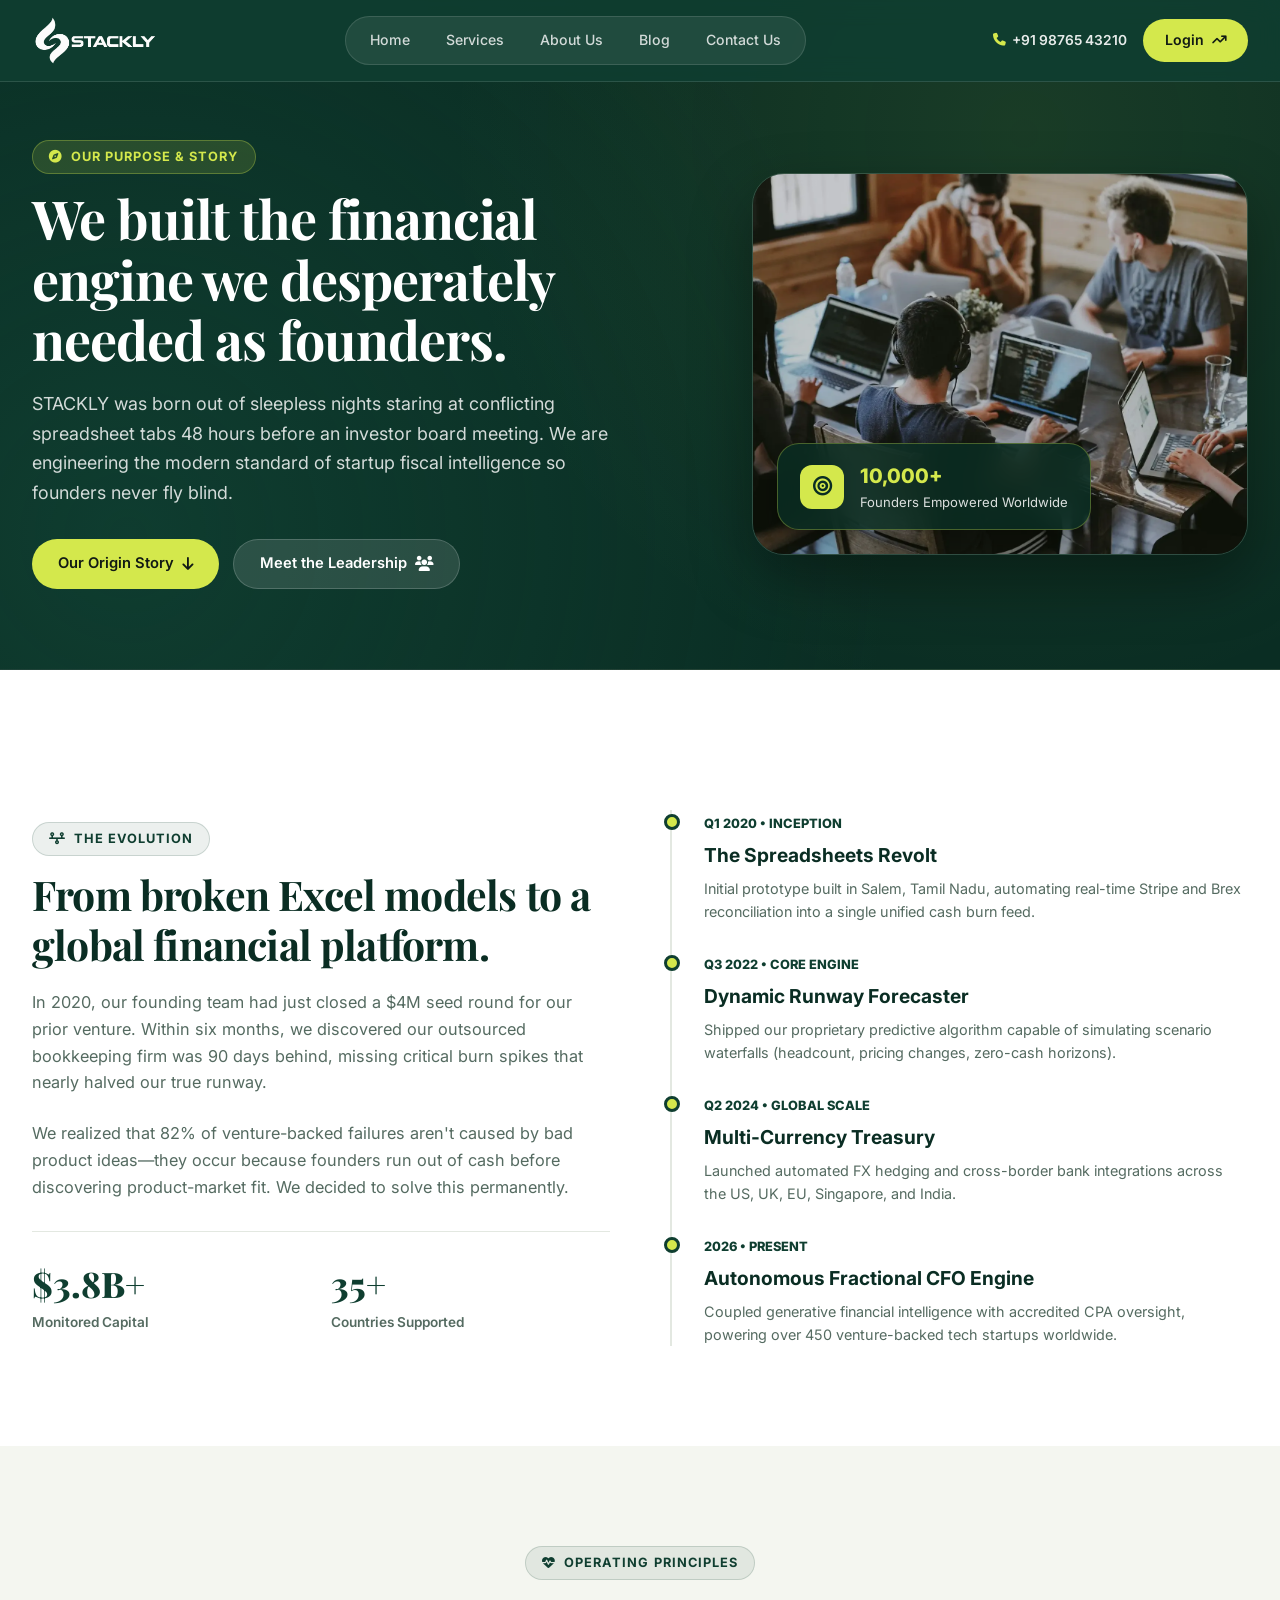
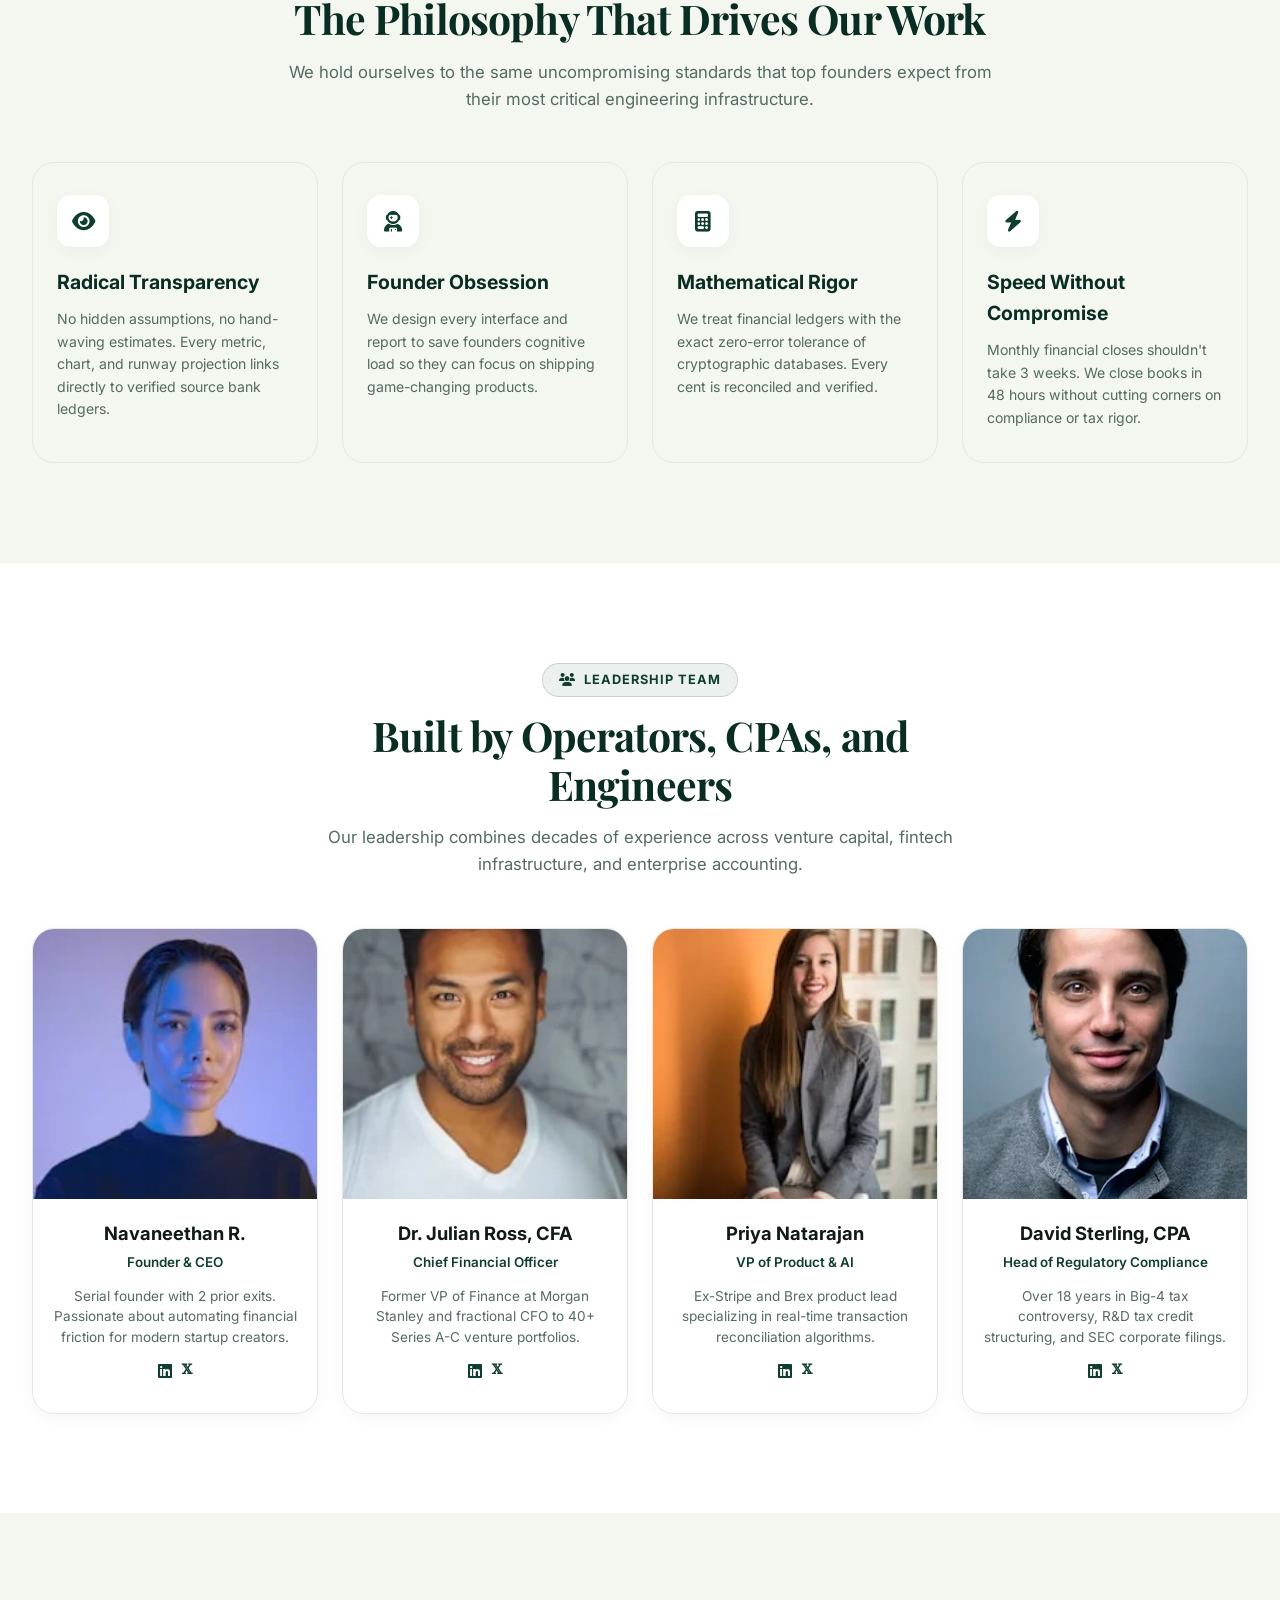
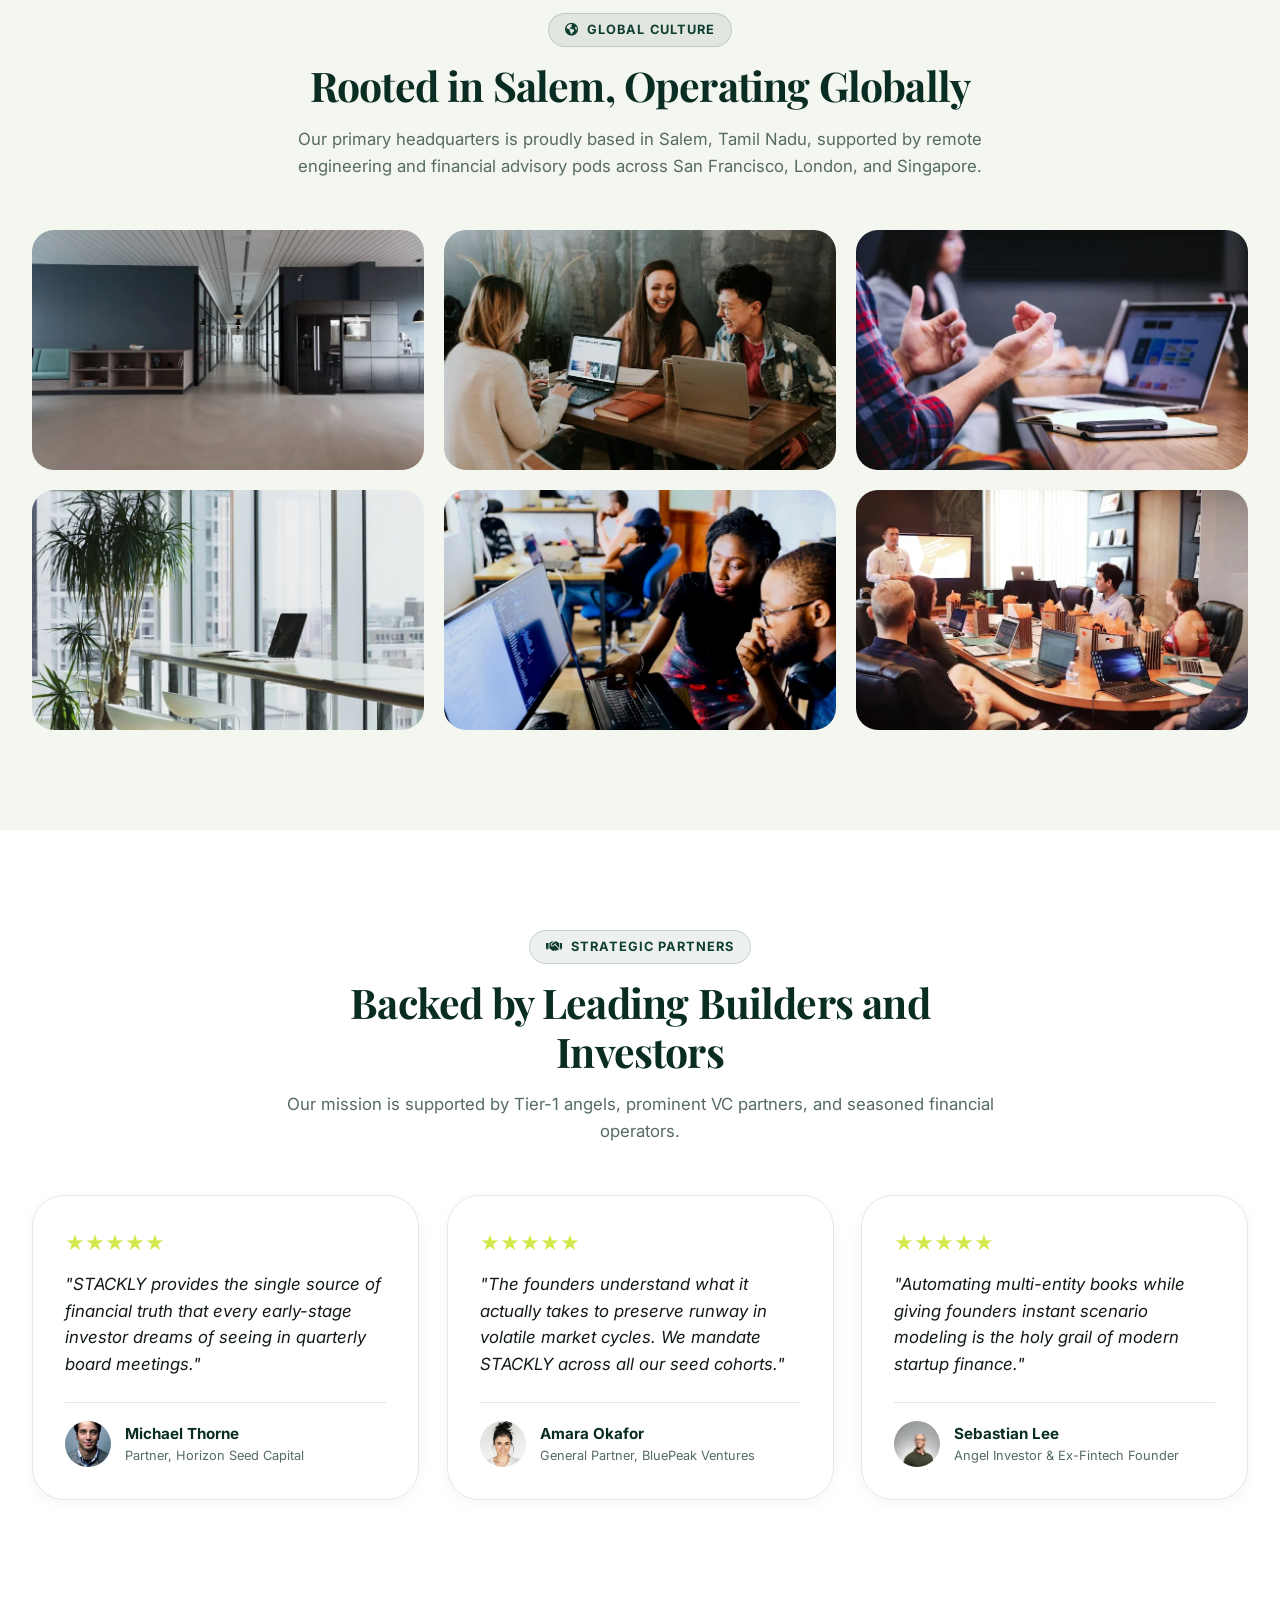
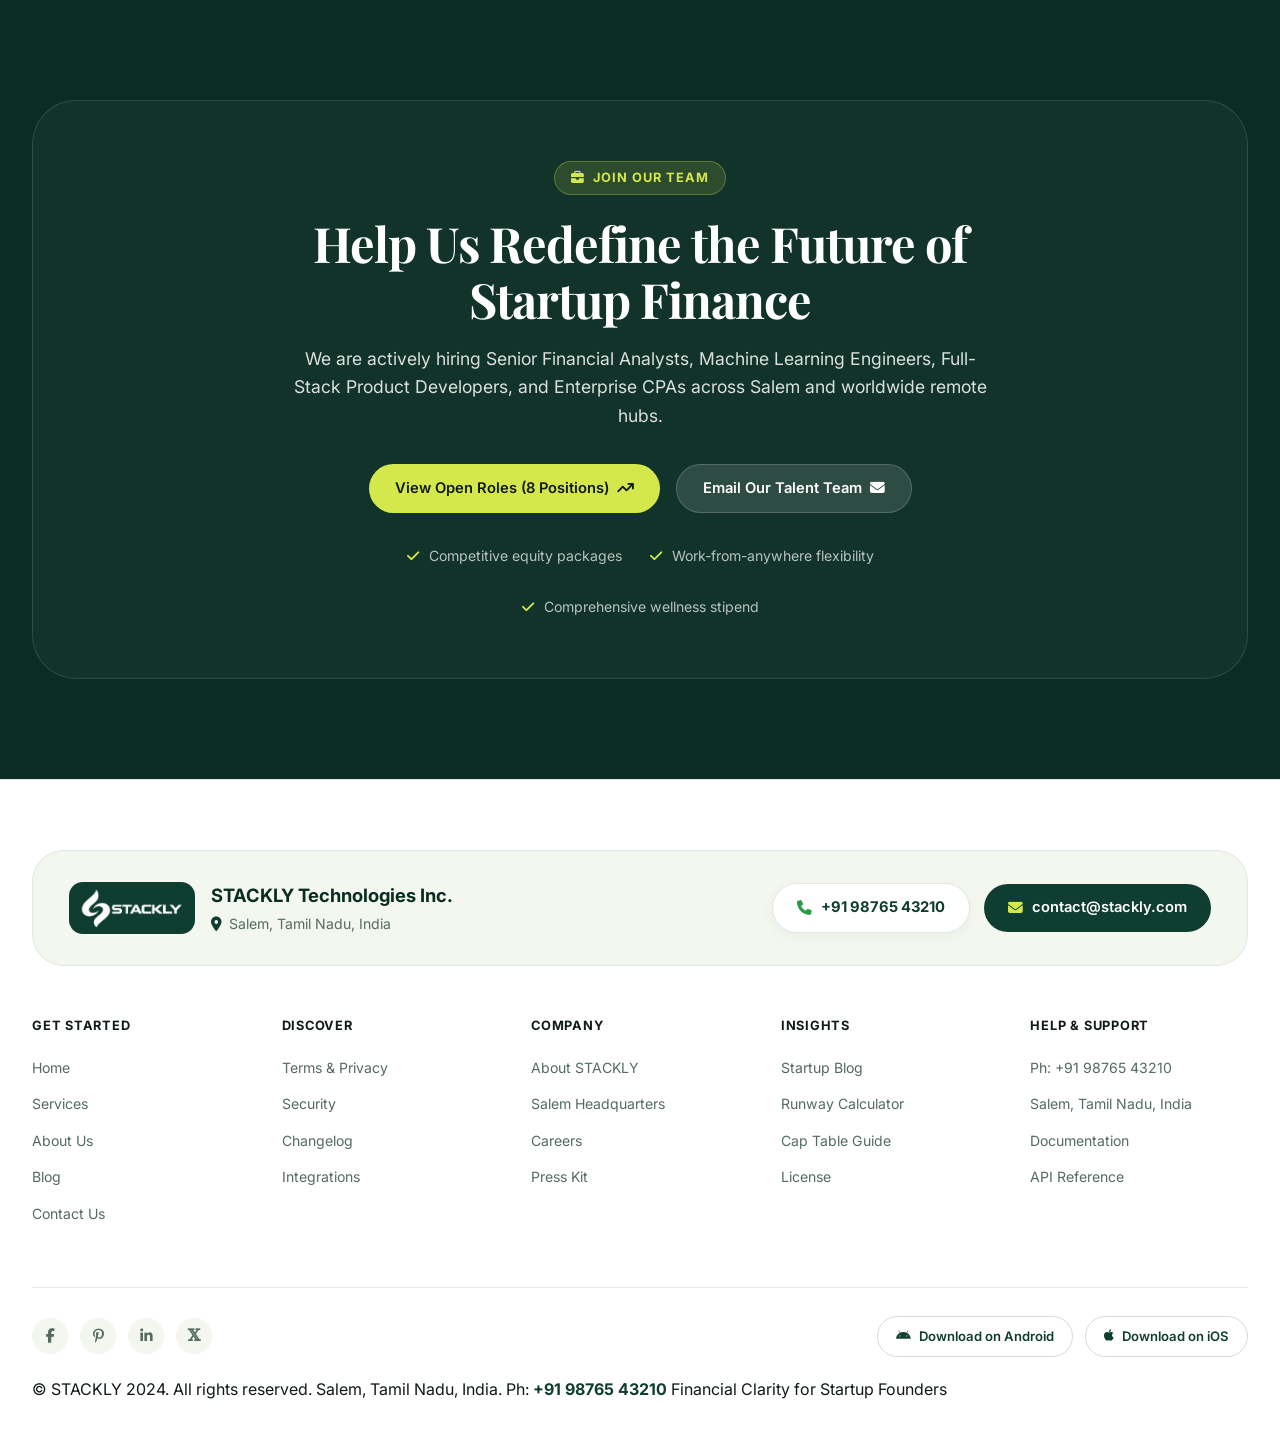
==== about.html @ 8fc37c61 "Add files via upload" ====
<!DOCTYPE html>
<html lang="en">
<head>
  <meta charset="UTF-8">
  <meta name="viewport" content="width=device-width, initial-scale=1.0">
  <title>About Us — The STACKLY Mission & Team</title>
  <meta name="description" content="Discover how STACKLY was founded by serial tech entrepreneurs to democratize elite CFO intelligence and institutional runway clarity for high-growth startups.">
  
  <!-- Google Fonts: Inter & Playfair Display -->
  <link rel="preconnect" href="https://fonts.googleapis.com">
  <link rel="preconnect" href="https://fonts.gstatic.com" crossorigin>
  <link href="https://fonts.googleapis.com/css2?family=Inter:wght@300;400;500;600;700;800&family=Playfair+Display:ital,wght@0,600;0,700;0,800;1,600&display=swap" rel="stylesheet">
  
  <!-- Font Awesome Icons -->
  <link rel="stylesheet" href="https://cdnjs.cloudflare.com/ajax/libs/font-awesome/6.4.0/css/all.min.css">
  
  <!-- Custom Stylesheet -->
  <link rel="stylesheet" href="style.css">
</head>
<body>

  <!-- ========================================================================
       HEADER & NAVIGATION
       ======================================================================== -->
  <header id="main-header">
    <div class="container header-container">
      <!-- Logo -->
      <a href="index.html" class="brand-logo" aria-label="STACKLY Home">
        <img src="images/logo.webp" alt="STACKLY Logo" style="height: 48px; width: auto; display: block;">
      </a>

      <!-- Pill Nav for Desktop -->
      <nav class="nav-pill-wrapper" aria-label="Main Navigation">
        <a href="index.html" class="nav-link">Home</a>
        <a href="service.html" class="nav-link">Services</a>
        <a href="about.html" class="nav-link active">About Us</a>
        <a href="blog.html" class="nav-link">Blog</a>
        <a href="contact.html" class="nav-link">Contact Us</a>
      </nav>

      <!-- Header CTA & Contact Phone -->
      <div class="header-cta-wrapper" style="display: flex; align-items: center; gap: 16px;">
        <a href="tel:9876543210" class="header-phone-link" style="color: rgba(255,255,255,0.9); font-size: 0.86rem; font-weight: 600; display: inline-flex; align-items: center; gap: 6px; transition: color 0.2s;">
          <i class="fa-solid fa-phone" style="color: var(--lime); font-size: 0.8rem;"></i> +91 98765 43210
        </a>
        <a href="login.html" class="btn btn-lime header-cta-btn">
          Login <i class="fa-solid fa-arrow-trend-up icon-arrow-diag"></i>
        </a>
      </div>

      <!-- Mobile Menu Toggle Button -->
      <button class="mobile-menu-toggle" id="mobileMenuBtn" aria-label="Toggle Navigation Menu">
        <i class="fa-solid fa-bars"></i>
      </button>
    </div>

    <!-- Mobile Dropdown Navigation -->
    <div class="mobile-dropdown" id="mobileNav">
      <a href="index.html" class="nav-link">Home</a>
      <a href="service.html" class="nav-link">Services</a>
      <a href="about.html" class="nav-link active">About Us</a>
      <a href="blog.html" class="nav-link">Blog</a>
      <a href="contact.html" class="nav-link">Contact Us</a>
      <div style="padding: 10px 14px; border-top: 1px solid rgba(255,255,255,0.1); margin-top: 6px; font-size: 0.85rem; color: rgba(255,255,255,0.85); display: flex; flex-direction: column; gap: 6px;">
        <a href="tel:9876543210" style="color: var(--lime); font-weight: 700; display: flex; align-items: center; gap: 8px;">
          <i class="fa-solid fa-phone"></i> +91 98765 43210
        </a>
        <span><i class="fa-solid fa-location-dot" style="color: var(--lime); margin-right: 6px;"></i> Salem, Tamil Nadu, India</span>
      </div>
      <a href="login.html" class="btn btn-lime" style="margin-top: 6px; width: 100%;">
        Login <i class="fa-solid fa-arrow-trend-up"></i>
      </a>
    </div>
  </header>

  <!-- ========================================================================
       SECTION 1: ABOUT HERO (Scroll Animation)
       ======================================================================== -->
  <div class="page-hero-wrapper" id="about-hero">
    <div class="container page-hero-grid">
      <div class="page-hero-content scroll-reveal">
        <div class="section-tag-pill">
          <i class="fa-solid fa-compass"></i> Our Purpose & Story
        </div>
        <h1 class="page-hero-title">We built the financial engine we desperately needed as founders.</h1>
        <p class="page-hero-desc">
          STACKLY was born out of sleepless nights staring at conflicting spreadsheet tabs 48 hours before an investor board meeting. We are engineering the modern standard of startup fiscal intelligence so founders never fly blind.
        </p>
        <div style="display: flex; gap: 14px; flex-wrap: wrap;">
          <a href="#about-story" class="btn btn-lime">
            Our Origin Story <i class="fa-solid fa-arrow-down"></i>
          </a>
          <a href="#about-team" class="btn btn-ghost-green">
            Meet the Leadership <i class="fa-solid fa-users"></i>
          </a>
        </div>
      </div>

      <div class="page-hero-visual reveal-right">
        <div class="page-hero-img-card">
          <img src="images/img_1522071820081-0.webp" alt="STACKLY founders collaborating in design studio">
          <div class="hero-floating-stat">
            <div class="stat-icon"><i class="fa-solid fa-bullseye"></i></div>
            <div>
              <div style="font-size: 1.25rem; font-weight: 800; color: var(--lime);">10,000+</div>
              <div style="font-size: 0.82rem; color: rgba(255,255,255,0.85);">Founders Empowered Worldwide</div>
            </div>
          </div>
        </div>
      </div>
    </div>
  </div>

  <!-- ========================================================================
       SECTION 2: ORIGIN STORY & MILESTONE TIMELINE (Scroll Animation)
       ======================================================================== -->
  <div style="padding: 100px 0; background-color: var(--white);" id="about-story">
    <div class="container">
      <div class="story-timeline-grid">
        <div class="reveal-left">
          <div class="section-tag-pill dark-tag">
            <i class="fa-solid fa-timeline"></i> The Evolution
          </div>
          <h2 style="font-size: clamp(2rem, 3.2vw, 2.7rem); color: var(--green-dark); margin-bottom: 20px; line-height: 1.2;">
            From broken Excel models to a global financial platform.
          </h2>
          <p style="color: var(--text-muted); font-size: 1.02rem; line-height: 1.65; margin-bottom: 24px;">
            In 2020, our founding team had just closed a $4M seed round for our prior venture. Within six months, we discovered our outsourced bookkeeping firm was 90 days behind, missing critical burn spikes that nearly halved our true runway.
          </p>
          <p style="color: var(--text-muted); font-size: 1.02rem; line-height: 1.65; margin-bottom: 30px;">
            We realized that 82% of venture-backed failures aren't caused by bad product ideas—they occur because founders run out of cash before discovering product-market fit. We decided to solve this permanently.
          </p>

          <div style="display: grid; grid-template-columns: 1fr 1fr; gap: 20px; border-top: 1px solid var(--border-light); padding-top: 24px;">
            <div>
              <div style="font-size: 2.2rem; font-weight: 800; color: var(--green); font-family: 'Playfair Display', serif;">$3.8B+</div>
              <div style="font-size: 0.85rem; color: var(--text-muted); font-weight: 600;">Monitored Capital</div>
            </div>
            <div>
              <div style="font-size: 2.2rem; font-weight: 800; color: var(--green); font-family: 'Playfair Display', serif;">35+</div>
              <div style="font-size: 0.85rem; color: var(--text-muted); font-weight: 600;">Countries Supported</div>
            </div>
          </div>
        </div>

        <div class="reveal-right">
          <div class="timeline-items">
            <!-- Timeline Item 1 -->
            <div class="timeline-node">
              <span style="font-size: 0.8rem; font-weight: 800; color: var(--green); text-transform: uppercase;">Q1 2020 • Inception</span>
              <h4 style="font-size: 1.2rem; color: var(--green-dark); margin: 4px 0 8px;">The Spreadsheets Revolt</h4>
              <p style="font-size: 0.9rem; color: var(--text-muted); line-height: 1.55;">
                Initial prototype built in Salem, Tamil Nadu, automating real-time Stripe and Brex reconciliation into a single unified cash burn feed.
              </p>
            </div>

            <!-- Timeline Item 2 -->
            <div class="timeline-node">
              <span style="font-size: 0.8rem; font-weight: 800; color: var(--green); text-transform: uppercase;">Q3 2022 • Core Engine</span>
              <h4 style="font-size: 1.2rem; color: var(--green-dark); margin: 4px 0 8px;">Dynamic Runway Forecaster</h4>
              <p style="font-size: 0.9rem; color: var(--text-muted); line-height: 1.55;">
                Shipped our proprietary predictive algorithm capable of simulating scenario waterfalls (headcount, pricing changes, zero-cash horizons).
              </p>
            </div>

            <!-- Timeline Item 3 -->
            <div class="timeline-node">
              <span style="font-size: 0.8rem; font-weight: 800; color: var(--green); text-transform: uppercase;">Q2 2024 • Global Scale</span>
              <h4 style="font-size: 1.2rem; color: var(--green-dark); margin: 4px 0 8px;">Multi-Currency Treasury</h4>
              <p style="font-size: 0.9rem; color: var(--text-muted); line-height: 1.55;">
                Launched automated FX hedging and cross-border bank integrations across the US, UK, EU, Singapore, and India.
              </p>
            </div>

            <!-- Timeline Item 4 -->
            <div class="timeline-node">
              <span style="font-size: 0.8rem; font-weight: 800; color: var(--green); text-transform: uppercase;">2026 • Present</span>
              <h4 style="font-size: 1.2rem; color: var(--green-dark); margin: 4px 0 8px;">Autonomous Fractional CFO Engine</h4>
              <p style="font-size: 0.9rem; color: var(--text-muted); line-height: 1.55;">
                Coupled generative financial intelligence with accredited CPA oversight, powering over 450 venture-backed tech startups worldwide.
              </p>
            </div>
          </div>
        </div>
      </div>
    </div>
  </div>

  <!-- ========================================================================
       SECTION 3: CORE OPERATING VALUES (Scroll Animation)
       ======================================================================== -->
  <div style="padding: 100px 0; background-color: var(--cream);" id="about-values">
    <div class="container">
      <div style="text-align: center; max-width: 720px; margin: 0 auto 50px;" class="scroll-reveal">
        <div class="section-tag-pill dark-tag">
          <i class="fa-solid fa-heart-pulse"></i> Operating Principles
        </div>
        <h2 style="font-size: clamp(2rem, 3.2vw, 2.7rem); color: var(--green-dark); margin-bottom: 16px;">
          The Philosophy That Drives Our Work
        </h2>
        <p style="color: var(--text-muted); font-size: 1.05rem;">
          We hold ourselves to the same uncompromising standards that top founders expect from their most critical engineering infrastructure.
        </p>
      </div>

      <div class="values-grid">
        <!-- Value 1 -->
        <div class="value-card scroll-reveal">
          <div class="value-icon"><i class="fa-solid fa-eye"></i></div>
          <h4 style="font-size: 1.22rem; margin-bottom: 10px; color: var(--green-dark);">Radical Transparency</h4>
          <p style="font-size: 0.88rem; color: var(--text-muted); line-height: 1.6;">
            No hidden assumptions, no hand-waving estimates. Every metric, chart, and runway projection links directly to verified source bank ledgers.
          </p>
        </div>

        <!-- Value 2 -->
        <div class="value-card scroll-reveal" style="transition-delay: 0.1s;">
          <div class="value-icon"><i class="fa-solid fa-user-astronaut"></i></div>
          <h4 style="font-size: 1.22rem; margin-bottom: 10px; color: var(--green-dark);">Founder Obsession</h4>
          <p style="font-size: 0.88rem; color: var(--text-muted); line-height: 1.6;">
            We design every interface and report to save founders cognitive load so they can focus on shipping game-changing products.
          </p>
        </div>

        <!-- Value 3 -->
        <div class="value-card scroll-reveal" style="transition-delay: 0.2s;">
          <div class="value-icon"><i class="fa-solid fa-calculator"></i></div>
          <h4 style="font-size: 1.22rem; margin-bottom: 10px; color: var(--green-dark);">Mathematical Rigor</h4>
          <p style="font-size: 0.88rem; color: var(--text-muted); line-height: 1.6;">
            We treat financial ledgers with the exact zero-error tolerance of cryptographic databases. Every cent is reconciled and verified.
          </p>
        </div>

        <!-- Value 4 -->
        <div class="value-card scroll-reveal" style="transition-delay: 0.3s;">
          <div class="value-icon"><i class="fa-solid fa-bolt"></i></div>
          <h4 style="font-size: 1.22rem; margin-bottom: 10px; color: var(--green-dark);">Speed Without Compromise</h4>
          <p style="font-size: 0.88rem; color: var(--text-muted); line-height: 1.6;">
            Monthly financial closes shouldn't take 3 weeks. We close books in 48 hours without cutting corners on compliance or tax rigor.
          </p>
        </div>
      </div>
    </div>
  </div>

  <!-- ========================================================================
       SECTION 4: EXECUTIVE LEADERSHIP TEAM (Scroll Animation)
       ======================================================================== -->
  <div style="padding: 100px 0; background-color: var(--white);" id="about-team">
    <div class="container">
      <div style="text-align: center; max-width: 720px; margin: 0 auto 50px;" class="scroll-reveal">
        <div class="section-tag-pill dark-tag">
          <i class="fa-solid fa-users"></i> Leadership Team
        </div>
        <h2 style="font-size: clamp(2rem, 3.2vw, 2.7rem); color: var(--green-dark); margin-bottom: 16px;">
          Built by Operators, CPAs, and Engineers
        </h2>
        <p style="color: var(--text-muted); font-size: 1.05rem;">
          Our leadership combines decades of experience across venture capital, fintech infrastructure, and enterprise accounting.
        </p>
      </div>

      <div class="team-grid">
        <!-- Team Member 1 -->
        <div class="team-card scroll-reveal">
          <img src="images/img_1534528741775-5.webp" alt="Arunachalam Murugan CEO portrait" class="team-photo">
          <div class="team-info">
            <h5>Navaneethan R.</h5>
            <span>Founder & CEO</span>
            <p style="font-size: 0.85rem; color: var(--text-muted); line-height: 1.5; margin-bottom: 12px;">
              Serial founder with 2 prior exits. Passionate about automating financial friction for modern startup creators.
            </p>
            <div style="display: flex; justify-content: center; gap: 10px;">
              <a href="404.html" style="color: var(--green); font-size: 1rem;"><i class="fa-brands fa-linkedin"></i></a>
              <a href="404.html" style="color: var(--green); font-size: 1rem;"><span style="font-family: serif; font-weight: 700;">𝕏</span></a>
            </div>
          </div>
        </div>

        <!-- Team Member 2 -->
        <div class="team-card scroll-reveal" style="transition-delay: 0.1s;">
          <img src="images/img_1507003211169-0.webp" alt="Dr. Julian Ross CFO portrait" class="team-photo">
          <div class="team-info">
            <h5>Dr. Julian Ross, CFA</h5>
            <span>Chief Financial Officer</span>
            <p style="font-size: 0.85rem; color: var(--text-muted); line-height: 1.5; margin-bottom: 12px;">
              Former VP of Finance at Morgan Stanley and fractional CFO to 40+ Series A-C venture portfolios.
            </p>
            <div style="display: flex; justify-content: center; gap: 10px;">
              <a href="404.html" style="color: var(--green); font-size: 1rem;"><i class="fa-brands fa-linkedin"></i></a>
              <a href="404.html" style="color: var(--green); font-size: 1rem;"><span style="font-family: serif; font-weight: 700;">𝕏</span></a>
            </div>
          </div>
        </div>

        <!-- Team Member 3 -->
        <div class="team-card scroll-reveal" style="transition-delay: 0.2s;">
          <img src="images/img_1573496359142-b.webp" alt="Priya Natarajan VP Product portrait" class="team-photo">
          <div class="team-info">
            <h5>Priya Natarajan</h5>
            <span>VP of Product & AI</span>
            <p style="font-size: 0.85rem; color: var(--text-muted); line-height: 1.5; margin-bottom: 12px;">
              Ex-Stripe and Brex product lead specializing in real-time transaction reconciliation algorithms.
            </p>
            <div style="display: flex; justify-content: center; gap: 10px;">
              <a href="404.html" style="color: var(--green); font-size: 1rem;"><i class="fa-brands fa-linkedin"></i></a>
              <a href="404.html" style="color: var(--green); font-size: 1rem;"><span style="font-family: serif; font-weight: 700;">𝕏</span></a>
            </div>
          </div>
        </div>

        <!-- Team Member 4 -->
        <div class="team-card scroll-reveal" style="transition-delay: 0.3s;">
          <img src="images/img_1500648767791-0.webp" alt="David Sterling Head of Compliance portrait" class="team-photo">
          <div class="team-info">
            <h5>David Sterling, CPA</h5>
            <span>Head of Regulatory Compliance</span>
            <p style="font-size: 0.85rem; color: var(--text-muted); line-height: 1.5; margin-bottom: 12px;">
              Over 18 years in Big-4 tax controversy, R&D tax credit structuring, and SEC corporate filings.
            </p>
            <div style="display: flex; justify-content: center; gap: 10px;">
              <a href="404.html" style="color: var(--green); font-size: 1rem;"><i class="fa-brands fa-linkedin"></i></a>
              <a href="404.html" style="color: var(--green); font-size: 1rem;"><span style="font-family: serif; font-weight: 700;">𝕏</span></a>
            </div>
          </div>
        </div>
      </div>
    </div>
  </div>

  <!-- ========================================================================
       SECTION 5: CULTURE, HUBS & PHOTO GALLERY (Scroll Animation)
       ======================================================================== -->
  <div style="padding: 100px 0; background-color: var(--cream);" id="about-culture">
    <div class="container">
      <div style="text-align: center; max-width: 740px; margin: 0 auto 50px;" class="scroll-reveal">
        <div class="section-tag-pill dark-tag">
          <i class="fa-solid fa-earth-americas"></i> Global Culture
        </div>
        <h2 style="font-size: clamp(2rem, 3.2vw, 2.7rem); color: var(--green-dark); margin-bottom: 16px;">
          Rooted in Salem, Operating Globally
        </h2>
        <p style="color: var(--text-muted); font-size: 1.05rem;">
          Our primary headquarters is proudly based in Salem, Tamil Nadu, supported by remote engineering and financial advisory pods across San Francisco, London, and Singapore.
        </p>
      </div>

      <div class="culture-gallery-grid">
        <div class="culture-img-wrap scroll-reveal">
          <img src="images/img_1497366216548-3.webp" alt="Modern collaborative office floor">
        </div>
        <div class="culture-img-wrap scroll-reveal" style="transition-delay: 0.1s;">
          <img src="images/img_1522202176988-6.webp" alt="Team hackathon and product review">
        </div>
        <div class="culture-img-wrap scroll-reveal" style="transition-delay: 0.2s;">
          <img src="images/img_1517245386807-b.webp" alt="Financial modeling workshop conference">
        </div>
        <div class="culture-img-wrap scroll-reveal">
          <img src="images/img_1497215728101-8.webp" alt="Focus workstation with modern greenery">
        </div>
        <div class="culture-img-wrap scroll-reveal" style="transition-delay: 0.1s;">
          <img src="images/img_1531482615713-2.webp" alt="Strategic executive presentation">
        </div>
        <div class="culture-img-wrap scroll-reveal" style="transition-delay: 0.2s;">
          <img src="images/img_1542744173-8e7e.webp" alt="Data analytics brainstorming session">
        </div>
      </div>
    </div>
  </div>

  <!-- ========================================================================
       SECTION 6: STRATEGIC BACKERS & VC ADVISORY (Scroll Animation)
       ======================================================================== -->
  <div style="padding: 100px 0; background-color: var(--white);" id="about-investors">
    <div class="container">
      <div style="text-align: center; max-width: 720px; margin: 0 auto 50px;" class="scroll-reveal">
        <div class="section-tag-pill dark-tag">
          <i class="fa-solid fa-handshake"></i> Strategic Partners
        </div>
        <h2 style="font-size: clamp(2rem, 3.2vw, 2.7rem); color: var(--green-dark); margin-bottom: 16px;">
          Backed by Leading Builders and Investors
        </h2>
        <p style="color: var(--text-muted); font-size: 1.05rem;">
          Our mission is supported by Tier-1 angels, prominent VC partners, and seasoned financial operators.
        </p>
      </div>

      <div class="case-study-grid">
        <!-- Investor 1 -->
        <div class="case-card scroll-reveal">
          <div>
            <div style="color: var(--lime); font-size: 1.2rem; margin-bottom: 12px;">★★★★★</div>
            <p style="color: var(--text-dark); font-size: 1.05rem; font-style: italic; line-height: 1.6; margin-bottom: 24px;">
              "STACKLY provides the single source of financial truth that every early-stage investor dreams of seeing in quarterly board meetings."
            </p>
          </div>
          <div style="display: flex; align-items: center; gap: 14px; border-top: 1px solid var(--border-light); padding-top: 18px;">
            <img src="images/img_1500648767791-0.webp" alt="Michael Thorne portrait" style="width: 46px; height: 46px; border-radius: 50%; object-fit: cover;">
            <div>
              <div style="font-weight: 700; color: var(--green-dark); font-size: 0.95rem;">Michael Thorne</div>
              <div style="font-size: 0.8rem; color: var(--text-muted);">Partner, Horizon Seed Capital</div>
            </div>
          </div>
        </div>

        <!-- Investor 2 -->
        <div class="case-card scroll-reveal" style="transition-delay: 0.1s;">
          <div>
            <div style="color: var(--lime); font-size: 1.2rem; margin-bottom: 12px;">★★★★★</div>
            <p style="color: var(--text-dark); font-size: 1.05rem; font-style: italic; line-height: 1.6; margin-bottom: 24px;">
              "The founders understand what it actually takes to preserve runway in volatile market cycles. We mandate STACKLY across all our seed cohorts."
            </p>
          </div>
          <div style="display: flex; align-items: center; gap: 14px; border-top: 1px solid var(--border-light); padding-top: 18px;">
            <img src="images/img_1580489944761-1.webp" alt="Amara Okafor portrait" style="width: 46px; height: 46px; border-radius: 50%; object-fit: cover;">
            <div>
              <div style="font-weight: 700; color: var(--green-dark); font-size: 0.95rem;">Amara Okafor</div>
              <div style="font-size: 0.8rem; color: var(--text-muted);">General Partner, BluePeak Ventures</div>
            </div>
          </div>
        </div>

        <!-- Investor 3 -->
        <div class="case-card scroll-reveal" style="transition-delay: 0.2s;">
          <div>
            <div style="color: var(--lime); font-size: 1.2rem; margin-bottom: 12px;">★★★★★</div>
            <p style="color: var(--text-dark); font-size: 1.05rem; font-style: italic; line-height: 1.6; margin-bottom: 24px;">
              "Automating multi-entity books while giving founders instant scenario modeling is the holy grail of modern startup finance."
            </p>
          </div>
          <div style="display: flex; align-items: center; gap: 14px; border-top: 1px solid var(--border-light); padding-top: 18px;">
            <img src="images/img_1472099645785-5.webp" alt="Sebastian Lee portrait" style="width: 46px; height: 46px; border-radius: 50%; object-fit: cover;">
            <div>
              <div style="font-weight: 700; color: var(--green-dark); font-size: 0.95rem;">Sebastian Lee</div>
              <div style="font-size: 0.8rem; color: var(--text-muted);">Angel Investor & Ex-Fintech Founder</div>
            </div>
          </div>
        </div>
      </div>
    </div>
  </div>

  <!-- ========================================================================
       SECTION 7: CAREERS & MISSION INVITATION (Scroll Animation)
       ======================================================================== -->
  <div style="padding: 100px 0; background-color: var(--green-dark);" id="about-careers">
    <div class="container">
      <div class="cta-banner-card scroll-reveal" style="background: rgba(255,255,255,0.03); border: 1px solid rgba(255,255,255,0.12);">
        <div class="cta-banner-content" style="text-align: center; max-width: 820px; margin: 0 auto;">
          <div class="section-tag-pill" style="margin-bottom: 20px;">
            <i class="fa-solid fa-briefcase"></i> Join Our Team
          </div>
          <h2 style="font-size: clamp(2.2rem, 3.8vw, 3.2rem); color: var(--white); margin-bottom: 18px; line-height: 1.15;">
            Help Us Redefine the Future of Startup Finance
          </h2>
          <p style="color: rgba(255,255,255,0.85); font-size: 1.1rem; line-height: 1.6; margin-bottom: 34px;">
            We are actively hiring Senior Financial Analysts, Machine Learning Engineers, Full-Stack Product Developers, and Enterprise CPAs across Salem and worldwide remote hubs.
          </p>

          <div style="display: flex; justify-content: center; gap: 16px; flex-wrap: wrap; margin-bottom: 32px;">
            <a href="404.html" class="btn btn-lime">
              View Open Roles (8 Positions) <i class="fa-solid fa-arrow-trend-up"></i>
            </a>
            <a href="404.html" class="btn btn-ghost-green">
              Email Our Talent Team <i class="fa-solid fa-envelope"></i>
            </a>
          </div>

          <div style="display: flex; justify-content: center; gap: 28px; flex-wrap: wrap; color: rgba(255,255,255,0.7); font-size: 0.88rem;">
            <span><i class="fa-solid fa-check" style="color: var(--lime); margin-right: 6px;"></i> Competitive equity packages</span>
            <span><i class="fa-solid fa-check" style="color: var(--lime); margin-right: 6px;"></i> Work-from-anywhere flexibility</span>
            <span><i class="fa-solid fa-check" style="color: var(--lime); margin-right: 6px;"></i> Comprehensive wellness stipend</span>
          </div>
        </div>
      </div>
    </div>
  </div>

  <!-- ========================================================================
       FOOTER
       ======================================================================== -->
  <footer id="footer">
    <div class="container">
      <!-- STACKLY Company Headquarters & Contact Info Bar -->
      <div style="background: var(--cream); border: 1.5px solid var(--border-light); border-radius: var(--radius-lg); padding: 30px 36px; margin-bottom: 50px; display: flex; align-items: center; justify-content: space-between; flex-wrap: wrap; gap: 24px;">
        <div style="display: flex; align-items: center; gap: 16px;">
          <div style="background: var(--green); border-radius: 14px; padding: 6px 10px; display: flex; align-items: center; justify-content: center;">
            <img src="images/logo.webp" alt="STACKLY Logo" style="height: 40px; width: auto; display: block; filter: brightness(0) invert(1);">
          </div>
          <div>
            <h4 style="font-size: 1.15rem; color: var(--green-dark); margin-bottom: 2px;">STACKLY Technologies Inc.</h4>
            <p style="font-size: 0.88rem; color: var(--text-muted); display: flex; align-items: center; gap: 7px;">
              <i class="fa-solid fa-location-dot" style="color: var(--green);"></i> Salem, Tamil Nadu, India
            </p>
          </div>
        </div>

        <div style="display: flex; align-items: center; gap: 14px; flex-wrap: wrap;">
          <a href="tel:9876543210" style="background: var(--white); border: 1.5px solid var(--border-light); padding: 12px 24px; border-radius: var(--radius-full); font-size: 0.92rem; font-weight: 700; color: var(--green); display: inline-flex; align-items: center; gap: 9px; box-shadow: var(--shadow-sm); transition: var(--transition);">
            <i class="fa-solid fa-phone" style="color: #299b45;"></i> +91 98765 43210
          </a>
          <a href="mailto:contact@stackly.com" style="background: var(--green); color: var(--white); padding: 12px 24px; border-radius: var(--radius-full); font-size: 0.92rem; font-weight: 600; display: inline-flex; align-items: center; gap: 9px; transition: var(--transition);">
            <i class="fa-solid fa-envelope" style="color: var(--lime);"></i> contact@stackly.com
          </a>
        </div>
      </div>

      <div class="footer-nav-grid">
        <div class="footer-col">
          <h5>Get Started</h5>
          <ul>
            <li><a href="index.html">Home</a></li>
            <li><a href="service.html">Services</a></li>
            <li><a href="about.html">About Us</a></li>
            <li><a href="blog.html">Blog</a></li>
            <li><a href="contact.html">Contact Us</a></li>
          </ul>
        </div>

        <div class="footer-col">
          <h5>Discover</h5>
          <ul>
            <li><a href="404.html">Terms & Privacy</a></li>
            <li><a href="404.html">Security</a></li>
            <li><a href="404.html">Changelog</a></li>
            <li><a href="404.html">Integrations</a></li>
          </ul>
        </div>

        <div class="footer-col">
          <h5>Company</h5>
          <ul>
            <li><a href="404.html">About STACKLY</a></li>
            <li><a href="404.html">Salem Headquarters</a></li>
            <li><a href="404.html">Careers</a></li>
            <li><a href="404.html">Press Kit</a></li>
          </ul>
        </div>

        <div class="footer-col">
          <h5>Insights</h5>
          <ul>
            <li><a href="404.html">Startup Blog</a></li>
            <li><a href="404.html">Runway Calculator</a></li>
            <li><a href="404.html">Cap Table Guide</a></li>
            <li><a href="404.html">License</a></li>
          </ul>
        </div>

        <div class="footer-col">
          <h5>Help & Support</h5>
          <ul>
            <li><a href="404.html">Ph: +91 98765 43210</a></li>
            <li><a href="404.html">Salem, Tamil Nadu, India</a></li>
            <li><a href="404.html">Documentation</a></li>
            <li><a href="404.html">API Reference</a></li>
          </ul>
        </div>
      </div>

      <div class="footer-bottom-bar">
        <!-- Social Icons -->
        <div class="footer-social-links">
          <a href="404.html" class="social-circle-btn" aria-label="Facebook"><i class="fa-brands fa-facebook-f"></i></a>
          <a href="404.html" class="social-circle-btn" aria-label="Pinterest"><i class="fa-brands fa-pinterest-p"></i></a>
          <a href="404.html" class="social-circle-btn" aria-label="LinkedIn"><i class="fa-brands fa-linkedin-in"></i></a>
          <a href="404.html" class="social-circle-btn" aria-label="Twitter / X"><span style="font-size: 1rem; font-weight: 700; font-family: serif; line-height: 1;">𝕏</span></a>
        </div>

        <!-- App Store Buttons -->
        <div class="footer-app-badges">
          <a href="404.html" class="store-pill-btn">
            <i class="fa-brands fa-android"></i> Download on Android
          </a>
          <a href="404.html" class="store-pill-btn">
            <i class="fa-brands fa-apple"></i> Download on iOS
          </a>
        </div>

        <!-- Copyright -->
        <div class="footer-copyright">
          <span>© STACKLY 2024. All rights reserved. Salem, Tamil Nadu, India. Ph: <a href="tel:9876543210" style="color: var(--green); font-weight: 700;">+91 98765 43210</a></span>
          <span>Financial Clarity for Startup Founders</span>
        </div>
      </div>
    </div>
  </footer>

  <!-- ========================================================================
       JAVASCRIPT: INTERSECTION OBSERVER SCROLL ANIMATIONS & MOBILE MENU
       ======================================================================== -->
  <script>
    document.addEventListener('DOMContentLoaded', () => {
      // Sticky header
      const header = document.getElementById('main-header');
      window.addEventListener('scroll', () => {
        if (window.scrollY > 40) {
          header.classList.add('scrolled');
        } else {
          header.classList.remove('scrolled');
        }
      });

      // Mobile menu toggle
      const mobileBtn = document.getElementById('mobileMenuBtn');
      const mobileNav = document.getElementById('mobileNav');
      if (mobileBtn && mobileNav) {
        mobileBtn.addEventListener('click', () => {
          mobileNav.classList.toggle('open');
          const isOpen = mobileNav.classList.contains('open');
          mobileBtn.innerHTML = isOpen ? '<i class="fa-solid fa-xmark"></i>' : '<i class="fa-solid fa-bars"></i>';
        });

        document.querySelectorAll('.mobile-dropdown .nav-link').forEach(link => {
          link.addEventListener('click', () => {
            mobileNav.classList.remove('open');
            mobileBtn.innerHTML = '<i class="fa-solid fa-bars"></i>';
          });
        });
      }

      // Intersection Observer for Scroll Animations
      const animElements = document.querySelectorAll('.scroll-reveal, .reveal-left, .reveal-right, .reveal-scale, .fade-in-up');
      const observer = new IntersectionObserver((entries) => {
        entries.forEach(entry => {
          if (entry.isIntersecting) {
            entry.target.classList.add('visible');
          }
        });
      }, {
        threshold: 0.12,
        rootMargin: '0px 0px -40px 0px'
      });

      animElements.forEach(el => observer.observe(el));
    });
  </script>
</body>
</html>
---- style.css ----
/* ==========================================================================
   FANDMATE / STACKLY - PREMIUM REDESIGN STYLESHEET
   Accurately crafted to match reference images with high visual fidelity
   ========================================================================== */

*, *::before, *::after {
  margin: 0;
  padding: 0;
  box-sizing: border-box;
}

:root {
  --green: #0f3e30;
  --green-dark: #0a2d23;
  --green-light: #165342;
  --lime: #d4e84c;
  --lime-hover: #c4d93d;
  --lime-soft: rgba(212, 232, 76, 0.18);
  --cream: #f4f6f0;
  --cream-alt: #ecefe7;
  --white: #ffffff;
  --text-dark: #111a14;
  --text-muted: #556b61;
  --text-light: #899c93;
  --border-light: #e3e8e1;
  --border-dark: rgba(255, 255, 255, 0.12);
  --radius-xs: 8px;
  --radius-sm: 14px;
  --radius-md: 22px;
  --radius-lg: 32px;
  --radius-xl: 44px;
  --radius-full: 9999px;
  --shadow-sm: 0 4px 16px rgba(0, 0, 0, 0.04);
  --shadow-md: 0 12px 36px rgba(0, 0, 0, 0.08);
  --shadow-lg: 0 24px 60px rgba(0, 0, 0, 0.12);
  --shadow-float: 0 20px 48px rgba(10, 45, 35, 0.22);
  --transition: 0.3s cubic-bezier(0.25, 0.8, 0.25, 1);
}

html {
  scroll-behavior: smooth;
  font-size: 16px;
}

body {
  font-family: 'Inter', system-ui, -apple-system, sans-serif;
  background-color: var(--white);
  color: var(--text-dark);
  line-height: 1.6;
  overflow-x: hidden;
  -webkit-font-smoothing: antialiased;
}

h1, h2, h3, .serif-font {
  font-family: 'Playfair Display', Georgia, serif;
  font-weight: 700;
  line-height: 1.18;
  letter-spacing: -0.02em;
}

a {
  text-decoration: none;
  color: inherit;
}

img {
  max-width: 100%;
  display: block;
}

button, input {
  font-family: inherit;
}

.container {
  width: 95%;
  max-width: 1440px;
  margin-inline: auto;
}

/* Animations */
.fade-in-up {
  opacity: 0;
  transform: translateY(24px);
  transition: opacity 0.7s var(--transition), transform 0.7s var(--transition);
}

.fade-in-up.visible {
  opacity: 1;
  transform: translateY(0);
}

/* Buttons */
.btn {
  display: inline-flex;
  align-items: center;
  justify-content: center;
  gap: 8px;
  padding: 12px 26px;
  border-radius: var(--radius-full);
  font-size: 0.92rem;
  font-weight: 600;
  cursor: pointer;
  transition: var(--transition);
  border: none;
  white-space: nowrap;
}

.btn-lime {
  background-color: var(--lime);
  color: var(--text-dark);
}

.btn-lime:hover {
  background-color: var(--lime-hover);
  transform: translateY(-2px);
  box-shadow: 0 8px 24px rgba(212, 232, 76, 0.4);
}

.btn-white {
  background-color: var(--white);
  color: var(--text-dark);
}

.btn-white:hover {
  background-color: #f8faf5;
  transform: translateY(-2px);
  box-shadow: 0 8px 24px rgba(0, 0, 0, 0.1);
}

.btn-ghost-green {
  background-color: rgba(255, 255, 255, 0.12);
  color: var(--white);
  border: 1px solid rgba(255, 255, 255, 0.18);
}

.btn-ghost-green:hover {
  background-color: rgba(255, 255, 255, 0.2);
  transform: translateY(-2px);
}

.btn-dark {
  background-color: var(--text-dark);
  color: var(--white);
}

.btn-dark:hover {
  background-color: #24352b;
  transform: translateY(-2px);
}

.icon-arrow-diag {
  font-size: 0.8rem;
  transition: transform 0.2s ease;
}

.btn:hover .icon-arrow-diag {
  transform: translate(2px, -2px);
}

/* --------------------------------------------------------------------------
   HEADER & NAVIGATION
   -------------------------------------------------------------------------- */
#main-header {
  position: fixed;
  top: 0;
  left: 0;
  right: 0;
  z-index: 1000;
  padding: 16px 0;
  background-color: rgba(15, 62, 48, 0.95);
  backdrop-filter: blur(12px);
  border-bottom: 1px solid var(--border-dark);
  transition: padding 0.3s ease, box-shadow 0.3s ease;
}

#main-header.scrolled {
  padding: 12px 0;
  box-shadow: 0 10px 30px rgba(0, 0, 0, 0.25);
}

.header-container {
  display: flex;
  align-items: center;
  justify-content: space-between;
}

.brand-logo {
  display: flex;
  align-items: center;
  gap: 10px;
  color: var(--white);
  font-size: 1.45rem;
  font-weight: 700;
  font-family: 'Playfair Display', serif;
}

.brand-icon {
  width: 32px;
  height: 32px;
  background-color: var(--lime);
  border-radius: 9px;
  display: flex;
  align-items: center;
  justify-content: center;
  color: var(--green);
  font-size: 0.85rem;
}

.nav-pill-wrapper {
  display: flex;
  align-items: center;
  background: rgba(255, 255, 255, 0.08);
  border: 1px solid rgba(255, 255, 255, 0.12);
  border-radius: var(--radius-full);
  padding: 4px 6px;
}

.nav-link {
  color: rgba(255, 255, 255, 0.8);
  padding: 8px 18px;
  border-radius: var(--radius-full);
  font-size: 0.88rem;
  font-weight: 500;
  transition: var(--transition);
  display: inline-flex;
  align-items: center;
  gap: 5px;
}

.nav-link:hover {
  color: var(--white);
  background: rgba(255, 255, 255, 0.12);
}

.nav-link i.fa-chevron-down {
  font-size: 0.65rem;
  opacity: 0.7;
}

.header-cta-btn {
  padding: 10px 22px;
  font-size: 0.88rem;
}

.mobile-menu-toggle {
  display: none;
  background: none;
  border: none;
  color: var(--white);
  font-size: 1.5rem;
  cursor: pointer;
  padding: 6px;
}

.mobile-dropdown {
  position: fixed;
  top: 72px;
  left: 5%;
  width: 90%;
  background: var(--green-dark);
  border-radius: var(--radius-md);
  padding: 24px;
  z-index: 999;
  display: none;
  flex-direction: column;
  gap: 8px;
  box-shadow: var(--shadow-lg);
  border: 1px solid rgba(255, 255, 255, 0.15);
}

.mobile-dropdown.open {
  display: flex;
}

.mobile-dropdown a {
  color: rgba(255, 255, 255, 0.85);
  font-size: 1.05rem;
  padding: 10px 14px;
  border-radius: var(--radius-xs);
  transition: var(--transition);
}

.mobile-dropdown a:hover {
  background: rgba(255, 255, 255, 0.1);
  color: var(--white);
}

/* --------------------------------------------------------------------------
   HERO SECTION
   -------------------------------------------------------------------------- */
#hero {
  background-color: var(--green);
  padding: 150px 0 90px;
  color: var(--white);
  position: relative;
  overflow: hidden;
}

#hero::before {
  content: '';
  position: absolute;
  top: -10%;
  right: -5%;
  width: 650px;
  height: 650px;
  background: radial-gradient(circle, rgba(212, 232, 76, 0.09) 0%, rgba(15, 62, 48, 0) 70%);
  pointer-events: none;
}

.hero-grid {
  display: grid;
  grid-template-columns: 1.15fr 0.85fr;
  gap: 56px;
  align-items: center;
}

.hero-content h1 {
  font-size: clamp(2.6rem, 5vw, 4.1rem);
  color: var(--white);
  margin-bottom: 22px;
  line-height: 1.12;
}

.hero-content p {
  font-size: 1.1rem;
  color: rgba(255, 255, 255, 0.76);
  max-width: 480px;
  margin-bottom: 36px;
  line-height: 1.65;
}

.hero-actions {
  display: flex;
  align-items: center;
  gap: 16px;
  flex-wrap: wrap;
}

.hero-visual {
  position: relative;
}

.hero-image-card {
  position: relative;
  border-radius: var(--radius-lg);
  overflow: hidden;
  box-shadow: var(--shadow-lg);
  aspect-ratio: 4/3.7;
  background-color: #1a4235;
}

.hero-image-card img {
  width: 100%;
  height: 100%;
  object-fit: cover;
  transition: transform 0.6s ease;
}

.hero-image-card:hover img {
  transform: scale(1.03);
}

/* Floating Glass Stat Card */
.floating-stat-card {
  position: absolute;
  top: 26px;
  right: 24px;
  background: rgba(255, 255, 255, 0.92);
  backdrop-filter: blur(14px);
  border-radius: var(--radius-md);
  padding: 20px 22px;
  width: 250px;
  box-shadow: var(--shadow-float);
  border: 1px solid rgba(255, 255, 255, 0.8);
  z-index: 2;
  animation: floatSubtle 4s ease-in-out infinite;
}

@keyframes floatSubtle {
  0%, 100% { transform: translateY(0); }
  50% { transform: translateY(-7px); }
}

.f-card-header {
  display: flex;
  align-items: center;
  justify-content: space-between;
  margin-bottom: 14px;
}

.f-card-title {
  font-size: 0.92rem;
  font-weight: 700;
  color: var(--text-dark);
}

.f-card-badge {
  background-color: #4a72ff;
  color: var(--white);
  font-size: 0.72rem;
  font-weight: 700;
  padding: 4px 10px;
  border-radius: var(--radius-full);
}

.f-card-row {
  display: flex;
  justify-content: space-between;
  font-size: 0.76rem;
  margin-bottom: 3px;
  color: var(--text-muted);
}

.f-card-row strong {
  font-size: 0.86rem;
  color: var(--text-dark);
  font-weight: 700;
}

.f-progress-track {
  width: 100%;
  height: 6px;
  background-color: #e5eae3;
  border-radius: var(--radius-full);
  margin: 10px 0 14px;
  overflow: hidden;
}

.f-progress-bar {
  height: 100%;
  width: 20%;
  background-color: var(--lime);
  border-radius: var(--radius-full);
}

.f-card-footer {
  display: flex;
  align-items: center;
  gap: 10px;
}

.avatar-stack {
  display: flex;
  align-items: center;
}

.avatar-stack img {
  width: 26px;
  height: 26px;
  border-radius: 50%;
  border: 2px solid var(--white);
  margin-right: -8px;
  object-fit: cover;
}

.avatar-stack-text {
  font-size: 0.76rem;
  color: var(--text-muted);
  font-weight: 600;
  margin-left: 12px;
}

/* --------------------------------------------------------------------------
   TRUSTED BY SECTION
   -------------------------------------------------------------------------- */
#trust-bar {
  background-color: var(--green-dark);
  padding: 28px 0;
  border-top: 1px solid rgba(255, 255, 255, 0.08);
  overflow: hidden;
  position: relative;
}

/* Soft fade edges */
#trust-bar::before,
#trust-bar::after {
  content: '';
  position: absolute;
  top: 0;
  bottom: 0;
  width: 120px;
  z-index: 2;
  pointer-events: none;
}
#trust-bar::before {
  left: 0;
  background: linear-gradient(to right, var(--green-dark), transparent);
}
#trust-bar::after {
  right: 0;
  background: linear-gradient(to left, var(--green-dark), transparent);
}

.marquee-wrapper {
  overflow: hidden;
  width: 100%;
}

.marquee-track {
  display: flex;
  align-items: center;
  gap: 60px;
  width: max-content;
  animation: marqueeScroll 28s linear infinite;
}

.marquee-track:hover {
  animation-play-state: paused;
}

@keyframes marqueeScroll {
  0%   { transform: translateX(0); }
  100% { transform: translateX(-50%); }
}

.partner-logo {
  display: flex;
  align-items: center;
  gap: 9px;
  color: rgba(255, 255, 255, 0.65);
  font-size: 1.1rem;
  font-weight: 600;
  letter-spacing: -0.02em;
  white-space: nowrap;
  transition: color 0.2s ease;
  cursor: default;
}

.partner-logo:hover {
  color: var(--white);
}

.partner-logo i {
  font-size: 1.2rem;
}


/* --------------------------------------------------------------------------
   TESTIMONIALS SECTION (WITH WORKING SMOOTH HORIZONTAL SCROLL)
   -------------------------------------------------------------------------- */
#testimonials {
  padding: 100px 0 90px;
  background-color: #f7f9f5;
}

.testimonials-top-bar {
  display: flex;
  align-items: center;
  justify-content: space-between;
  margin-bottom: 48px;
  gap: 24px;
}

.testimonials-top-bar h2 {
  font-size: clamp(2rem, 3.8vw, 2.9rem);
  color: var(--green);
  max-width: 540px;
}

.carousel-nav-buttons {
  display: flex;
  gap: 12px;
  flex-shrink: 0;
}

.carousel-nav-btn {
  width: 48px;
  height: 48px;
  border-radius: 50%;
  border: 1.5px solid #d2ded5;
  background-color: var(--white);
  color: var(--green);
  font-size: 1rem;
  cursor: pointer;
  display: flex;
  align-items: center;
  justify-content: center;
  transition: var(--transition);
}

.carousel-nav-btn:hover {
  background-color: var(--green);
  border-color: var(--green);
  color: var(--white);
  transform: scale(1.05);
}

.carousel-nav-btn:active {
  transform: scale(0.95);
}

/* The scroll container */
.testimonials-slider-wrap {
  position: relative;
  overflow-x: auto;
  scroll-behavior: smooth;
  -webkit-overflow-scrolling: touch;
  scrollbar-width: none; /* Firefox */
  padding-bottom: 16px;
}

.testimonials-slider-wrap::-webkit-scrollbar {
  display: none; /* Chrome, Safari, Edge */
}

.testimonials-track {
  display: flex;
  gap: 24px;
  width: max-content;
}

.testimonial-card {
  width: 580px;
  background-color: var(--white);
  border: 1px solid var(--border-light);
  border-radius: var(--radius-lg);
  padding: 30px 28px;
  display: flex;
  align-items: center;
  gap: 24px;
  flex-shrink: 0;
  box-shadow: var(--shadow-sm);
  transition: var(--transition);
}

.testimonial-card:hover {
  transform: translateY(-4px);
  box-shadow: var(--shadow-md);
  border-color: #cbd8cf;
}

.testimonial-avatar {
  width: 105px;
  height: 120px;
  border-radius: var(--radius-sm);
  object-fit: cover;
  flex-shrink: 0;
}

.testimonial-content h4 {
  font-size: 1.12rem;
  font-weight: 700;
  color: var(--green);
  margin-bottom: 8px;
  font-family: 'Inter', sans-serif;
}

.testimonial-quote {
  font-size: 0.94rem;
  color: var(--text-muted);
  line-height: 1.55;
  margin-bottom: 14px;
  font-style: italic;
}

.testimonial-author {
  font-size: 0.8rem;
  font-weight: 700;
  color: var(--text-dark);
  text-transform: uppercase;
  letter-spacing: 0.05em;
}

.testimonial-role {
  color: var(--text-light);
  font-weight: 500;
}

/* --------------------------------------------------------------------------
   LIME BANNER SECTION ("See how we're transforming startup")
   -------------------------------------------------------------------------- */
#lime-banner {
  padding: 10px 0 90px;
  background-color: #f7f9f5;
}

.lime-banner-container {
  background-color: var(--lime);
  border-radius: var(--radius-xl);
  padding: 68px 56px;
  box-shadow: 0 16px 40px rgba(180, 205, 45, 0.25);
}

.lime-banner-header {
  display: flex;
  align-items: flex-end;
  justify-content: space-between;
  gap: 28px;
  margin-bottom: 48px;
  flex-wrap: wrap;
}

.lime-header-left .section-kicker {
  font-size: 0.82rem;
  font-weight: 700;
  color: #244b15;
  margin-bottom: 10px;
  text-transform: uppercase;
  letter-spacing: 0.06em;
}

.lime-header-left h2 {
  font-size: clamp(2.1rem, 4.2vw, 3.2rem);
  color: var(--green-dark);
  max-width: 540px;
}

.lime-cards-grid {
  display: grid;
  grid-template-columns: repeat(3, 1fr);
  gap: 22px;
}

.lime-benefit-card {
  background-color: var(--white);
  border-radius: var(--radius-md);
  padding: 32px 26px;
  display: flex;
  flex-direction: column;
  gap: 14px;
  transition: var(--transition);
  box-shadow: 0 6px 20px rgba(0, 0, 0, 0.04);
}

.lime-benefit-card:hover {
  transform: translateY(-5px);
  box-shadow: var(--shadow-md);
}

.lime-card-icon {
  width: 44px;
  height: 44px;
  background-color: var(--cream);
  border-radius: 12px;
  display: flex;
  align-items: center;
  justify-content: center;
  color: var(--green);
  font-size: 1.15rem;
}

.lime-benefit-card h3 {
  font-family: 'Inter', sans-serif;
  font-size: 1.08rem;
  font-weight: 700;
  color: var(--text-dark);
}

.lime-benefit-card p {
  font-size: 0.9rem;
  color: var(--text-muted);
  line-height: 1.6;
}

/* --------------------------------------------------------------------------
   FEATURE SHOWCASE ROWS (Alternating Layouts)
   -------------------------------------------------------------------------- */
#feature-rows {
  padding: 100px 0 60px;
  background-color: var(--white);
}

.showcase-row {
  display: grid;
  grid-template-columns: 1fr 1fr;
  gap: 76px;
  align-items: center;
  margin-bottom: 110px;
}

.showcase-row:last-child {
  margin-bottom: 0;
}

.showcase-row.reversed .showcase-image-col {
  order: 2;
}

.showcase-row.reversed .showcase-text-col {
  order: 1;
}

.showcase-image-col {
  position: relative;
}

.showcase-img-box {
  border-radius: var(--radius-lg);
  overflow: hidden;
  position: relative;
  aspect-ratio: 4/3.4;
  box-shadow: var(--shadow-md);
  background-color: var(--cream);
}

.showcase-img-box img {
  width: 100%;
  height: 100%;
  object-fit: cover;
  transition: transform 0.6s ease;
}

.showcase-img-box:hover img {
  transform: scale(1.03);
}

/* Feature 1 Floating Card (Most Frequent Expenses) */
.floating-overlay-card {
  position: absolute;
  top: 50%;
  left: 50%;
  transform: translate(-50%, -50%);
  background: rgba(255, 255, 255, 0.92);
  backdrop-filter: blur(12px);
  border-radius: var(--radius-md);
  padding: 22px 24px;
  width: 82%;
  box-shadow: var(--shadow-float);
  border: 1px solid rgba(255, 255, 255, 0.7);
}

.foc-title {
  font-size: 0.85rem;
  font-weight: 700;
  color: var(--text-dark);
  margin-bottom: 14px;
}

.foc-item {
  display: flex;
  align-items: center;
  justify-content: space-between;
  padding: 8px 0;
  border-bottom: 1px solid #edf1eb;
  font-size: 0.76rem;
}

.foc-item:last-child {
  border-bottom: none;
  padding-bottom: 0;
}

.foc-brand {
  display: flex;
  align-items: center;
  gap: 8px;
  font-weight: 600;
  color: var(--text-dark);
}

.foc-badge-icon {
  width: 22px;
  height: 22px;
  border-radius: 6px;
  background: var(--cream);
  display: grid;
  place-items: center;
  color: var(--green);
  font-size: 0.7rem;
}

.foc-values {
  display: flex;
  gap: 16px;
  color: var(--text-muted);
}

.foc-values strong {
  color: var(--text-dark);
}

/* Feature 2 Floating Pills (Grass Landscape) */
.floating-pills-container {
  position: absolute;
  inset: 0;
  display: flex;
  flex-direction: column;
  align-items: center;
  justify-content: center;
  gap: 12px;
}

.floating-amount-pill {
  background: rgba(255, 255, 255, 0.92);
  backdrop-filter: blur(10px);
  padding: 10px 24px;
  border-radius: var(--radius-full);
  display: flex;
  align-items: center;
  gap: 14px;
  box-shadow: 0 10px 28px rgba(0, 0, 0, 0.12);
  border: 1px solid rgba(255, 255, 255, 0.8);
  font-size: 0.86rem;
  font-weight: 700;
  color: var(--text-dark);
  animation: floatRow 5s ease-in-out infinite;
}

.floating-amount-pill:nth-child(2) { animation-delay: -1.2s; }
.floating-amount-pill:nth-child(3) { animation-delay: -2.4s; }
.floating-amount-pill:nth-child(4) { animation-delay: -3.6s; }

@keyframes floatRow {
  0%, 100% { transform: translateY(0); }
  50% { transform: translateY(-5px); }
}

.f-tag-vat {
  font-size: 0.72rem;
  color: var(--text-muted);
  font-weight: 500;
}

.f-tag-currency {
  font-size: 0.72rem;
  background: var(--lime);
  color: var(--green);
  font-weight: 800;
  padding: 2px 7px;
  border-radius: var(--radius-full);
}

/* Feature 3 Floating Chart (Mountain) */
.mountain-chart-overlay {
  position: absolute;
  top: 50%;
  left: 50%;
  transform: translate(-50%, -50%);
  background: rgba(255, 255, 255, 0.94);
  backdrop-filter: blur(12px);
  border-radius: var(--radius-md);
  padding: 24px;
  width: 80%;
  box-shadow: var(--shadow-float);
  border: 1px solid rgba(255, 255, 255, 0.8);
}

.mco-lead-label {
  font-size: 0.76rem;
  color: var(--text-muted);
  font-weight: 600;
  margin-bottom: 2px;
}

.mco-amount {
  font-size: 1.6rem;
  font-weight: 800;
  color: var(--text-dark);
  margin-bottom: 12px;
  font-family: 'Playfair Display', serif;
}

.mco-chart-svg {
  width: 100%;
  height: 60px;
}

/* Text Content for Showcase Rows */
.feature-icon-badge {
  width: 44px;
  height: 44px;
  background-color: var(--cream);
  border-radius: 12px;
  display: flex;
  align-items: center;
  justify-content: center;
  color: var(--green);
  font-size: 1.15rem;
  margin-bottom: 20px;
}

.showcase-text-col h2 {
  font-size: clamp(1.8rem, 3.2vw, 2.5rem);
  color: var(--text-dark);
  margin-bottom: 16px;
  max-width: 440px;
}

.showcase-text-col p {
  font-size: 1.05rem;
  color: var(--text-muted);
  line-height: 1.7;
  max-width: 420px;
}

/* --------------------------------------------------------------------------
   PRICING SECTION
   -------------------------------------------------------------------------- */
#pricing {
  padding: 100px 0;
  background-color: var(--cream);
}

.pricing-header-row {
  display: flex;
  align-items: flex-end;
  justify-content: space-between;
  margin-bottom: 56px;
  flex-wrap: wrap;
  gap: 24px;
}

.pricing-title-wrap .section-kicker {
  font-size: 0.8rem;
  font-weight: 700;
  color: var(--green);
  text-transform: uppercase;
  letter-spacing: 0.06em;
  margin-bottom: 8px;
}

.pricing-title-wrap h2 {
  font-size: clamp(2rem, 3.8vw, 3rem);
  color: var(--text-dark);
  max-width: 480px;
}

.billing-switch {
  display: flex;
  align-items: center;
  background: var(--white);
  border: 1px solid var(--border-light);
  border-radius: var(--radius-full);
  padding: 4px;
  gap: 4px;
}

.switch-btn {
  border: none;
  background: transparent;
  padding: 8px 18px;
  border-radius: var(--radius-full);
  font-size: 0.86rem;
  font-weight: 600;
  color: var(--text-muted);
  cursor: pointer;
  display: inline-flex;
  align-items: center;
  gap: 6px;
  transition: var(--transition);
}

.switch-btn.active {
  background-color: var(--white);
  color: var(--text-dark);
  box-shadow: var(--shadow-sm);
}

.save-pill-tag {
  background-color: var(--lime);
  color: var(--green-dark);
  font-size: 0.68rem;
  font-weight: 800;
  padding: 2px 7px;
  border-radius: var(--radius-full);
}

.pricing-grid {
  display: grid;
  grid-template-columns: repeat(3, 1fr);
  gap: 24px;
  align-items: stretch;
}

.pricing-card {
  background-color: var(--white);
  border: 1.5px solid var(--border-light);
  border-radius: var(--radius-lg);
  padding: 34px 28px;
  display: flex;
  flex-direction: column;
  transition: var(--transition);
  position: relative;
}

.pricing-card:hover {
  transform: translateY(-6px);
  box-shadow: var(--shadow-md);
}

/* Featured Green Plan */
.pricing-card.featured-card {
  background-color: var(--green);
  border-color: var(--green);
  color: var(--white);
  box-shadow: var(--shadow-md);
  padding: 0;
  overflow: hidden;
}

.featured-header-part {
  padding: 34px 28px 20px;
}

.featured-white-body {
  background-color: var(--white);
  color: var(--text-dark);
  padding: 28px 28px 30px;
  border-radius: var(--radius-md);
  display: flex;
  flex-direction: column;
  flex: 1;
  margin: 0 10px 10px;
}

.plan-top-info {
  display: flex;
  align-items: center;
  gap: 10px;
  margin-bottom: 6px;
}

.plan-top-icon {
  width: 28px;
  height: 28px;
  border-radius: 50%;
  display: flex;
  align-items: center;
  justify-content: center;
  font-size: 0.8rem;
}

.pricing-card .plan-top-icon {
  background: var(--cream);
  color: var(--green);
}

.pricing-card.featured-card .plan-top-icon {
  background: rgba(255, 255, 255, 0.15);
  color: var(--lime);
}

.plan-name {
  font-size: 1.15rem;
  font-weight: 700;
}

.plan-subtitle {
  font-size: 0.82rem;
  color: var(--text-muted);
  margin-bottom: 22px;
}

.pricing-card.featured-card .plan-subtitle {
  color: rgba(255, 255, 255, 0.7);
}

.plan-price-display {
  font-family: 'Playfair Display', serif;
  font-size: 2.8rem;
  font-weight: 700;
  margin-bottom: 24px;
  display: flex;
  align-items: baseline;
  gap: 4px;
}

.plan-price-display span.period {
  font-family: 'Inter', sans-serif;
  font-size: 0.86rem;
  font-weight: 400;
  color: var(--text-muted);
}

.pricing-card.featured-card .plan-price-display span.period {
  color: rgba(255, 255, 255, 0.7);
}

.plan-features-label {
  font-size: 0.74rem;
  font-weight: 700;
  text-transform: uppercase;
  letter-spacing: 0.06em;
  color: var(--text-muted);
  margin-bottom: 14px;
}

.plan-features-list {
  list-style: none;
  display: flex;
  flex-direction: column;
  gap: 12px;
  margin-bottom: 30px;
  flex: 1;
}

.plan-features-list li {
  display: flex;
  align-items: center;
  gap: 10px;
  font-size: 0.88rem;
  color: var(--text-dark);
}

.plan-features-list li i {
  color: var(--green);
  font-size: 0.8rem;
}

.plan-cta-btn {
  width: 100%;
  padding: 13px 0;
  border-radius: var(--radius-full);
  font-size: 0.92rem;
  font-weight: 700;
  cursor: pointer;
  transition: var(--transition);
  border: none;
  text-align: center;
}

.pricing-card .plan-cta-btn {
  background-color: var(--text-dark);
  color: var(--white);
}

.pricing-card .plan-cta-btn:hover {
  background-color: #2b3d32;
}

.pricing-card.featured-card .plan-cta-btn {
  background-color: var(--lime);
  color: var(--green-dark);
}

.pricing-card.featured-card .plan-cta-btn:hover {
  background-color: var(--lime-hover);
}

/* Trust Badges under Pricing */
.pricing-guarantee-bar {
  display: flex;
  align-items: center;
  justify-content: space-between;
  gap: 28px;
  margin-top: 60px;
  padding-top: 40px;
  border-top: 1px solid var(--border-light);
  flex-wrap: wrap;
}

.guarantee-item {
  display: flex;
  align-items: flex-start;
  gap: 14px;
  max-width: 330px;
}

.guarantee-icon {
  width: 40px;
  height: 40px;
  border-radius: 12px;
  background-color: var(--white);
  border: 1px solid var(--border-light);
  display: flex;
  align-items: center;
  justify-content: center;
  color: var(--green);
  font-size: 1.1rem;
  flex-shrink: 0;
}

.guarantee-text h5 {
  font-size: 0.92rem;
  font-weight: 700;
  color: var(--text-dark);
  margin-bottom: 3px;
}

.guarantee-text p {
  font-size: 0.82rem;
  color: var(--text-muted);
  line-height: 1.5;
}

.payment-badges-row {
  display: flex;
  align-items: center;
  gap: 8px;
  margin-top: 6px;
  flex-wrap: wrap;
}

.pay-badge-pill {
  background: var(--white);
  border: 1px solid var(--border-light);
  border-radius: 6px;
  padding: 4px 8px;
  font-size: 0.72rem;
  font-weight: 700;
  color: var(--text-muted);
}

/* --------------------------------------------------------------------------
   CTA NEWSLETTER BANNER
   -------------------------------------------------------------------------- */
#cta-banner {
  padding: 30px 0 90px;
  background-color: var(--white);
}

.cta-banner-card {
  position: relative;
  border-radius: var(--radius-xl);
  overflow: hidden;
  min-height: 380px;
  display: flex;
  align-items: center;
  background-color: var(--green);
}

.cta-banner-bg {
  position: absolute;
  inset: 0;
  background: linear-gradient(90deg, rgba(11, 45, 35, 0.94) 0%, rgba(11, 45, 35, 0.85) 45%, rgba(11, 45, 35, 0.4) 100%),
              url('images/img_1522071820081-0.webp') center right / cover no-repeat;
}

.cta-banner-content {
  position: relative;
  z-index: 2;
  padding: 60px;
  max-width: 580px;
}

.cta-banner-content h2 {
  font-size: clamp(2rem, 4vw, 3.1rem);
  color: var(--white);
  margin-bottom: 28px;
  line-height: 1.15;
}

.subscribe-form {
  display: flex;
  gap: 8px;
  max-width: 460px;
}

.subscribe-input {
  flex: 1;
  padding: 13px 22px;
  border-radius: var(--radius-full);
  border: 1.5px solid rgba(255, 255, 255, 0.25);
  background: rgba(255, 255, 255, 0.12);
  backdrop-filter: blur(8px);
  color: var(--white);
  font-size: 0.94rem;
  outline: none;
  transition: border-color 0.2s ease;
}

.subscribe-input::placeholder {
  color: rgba(255, 255, 255, 0.6);
}

.subscribe-input:focus {
  border-color: var(--white);
}

.subscribe-btn {
  background-color: var(--white);
  color: var(--text-dark);
  border: none;
  padding: 13px 26px;
  border-radius: var(--radius-full);
  font-weight: 700;
  font-size: 0.92rem;
  cursor: pointer;
  display: inline-flex;
  align-items: center;
  gap: 7px;
  transition: var(--transition);
  white-space: nowrap;
}

.subscribe-btn:hover {
  background-color: var(--lime);
  transform: translateY(-2px);
}

/* --------------------------------------------------------------------------
   FOOTER
   -------------------------------------------------------------------------- */
#footer {
  background-color: var(--white);
  border-top: 1px solid var(--border-light);
  padding: 70px 0 32px;
}

.footer-nav-grid {
  display: grid;
  grid-template-columns: repeat(5, 1fr);
  gap: 32px;
  margin-bottom: 60px;
}

.footer-col h5 {
  font-size: 0.8rem;
  font-weight: 700;
  color: var(--text-dark);
  margin-bottom: 18px;
  text-transform: uppercase;
  letter-spacing: 0.06em;
}

.footer-col ul {
  list-style: none;
  display: flex;
  flex-direction: column;
  gap: 11px;
}

.footer-col ul li a {
  font-size: 0.88rem;
  color: var(--text-muted);
  transition: color 0.2s ease;
}

.footer-col ul li a:hover {
  color: var(--green);
}

.footer-bottom-bar {
  display: flex;
  align-items: center;
  justify-content: space-between;
  padding-top: 28px;
  border-top: 1px solid var(--border-light);
  flex-wrap: wrap;
  gap: 20px;
}

.footer-social-links {
  display: flex;
  gap: 12px;
}

.social-circle-btn {
  width: 36px;
  height: 36px;
  background-color: var(--cream);
  border-radius: 50%;
  display: flex;
  align-items: center;
  justify-content: center;
  color: var(--text-muted);
  font-size: 0.9rem;
  transition: var(--transition);
}

.social-circle-btn:hover {
  background-color: var(--green);
  color: var(--white);
  transform: translateY(-2px);
}

.footer-app-badges {
  display: flex;
  gap: 12px;
}

.store-pill-btn {
  display: inline-flex;
  align-items: center;
  gap: 8px;
  padding: 9px 18px;
  border-radius: var(--radius-full);
  border: 1px solid #d2ded5;
  font-size: 0.82rem;
  font-weight: 600;
  color: var(--green);
  transition: var(--transition);
}

/* --------------------------------------------------------------------------
   SECTION 1: RUNWAY & CASH FLOW SIMULATOR
   -------------------------------------------------------------------------- */
#runway-calculator {
  padding: 100px 0;
  background-color: var(--green-dark);
  color: var(--white);
  position: relative;
  overflow: hidden;
}

#runway-calculator::after {
  content: '';
  position: absolute;
  bottom: -20%;
  left: -10%;
  width: 500px;
  height: 500px;
  background: radial-gradient(circle, rgba(212, 232, 76, 0.08) 0%, transparent 70%);
  pointer-events: none;
}

.calc-header {
  text-align: center;
  max-width: 650px;
  margin: 0 auto 56px;
}

.calc-header .section-kicker {
  font-size: 0.8rem;
  font-weight: 700;
  color: var(--lime);
  text-transform: uppercase;
  letter-spacing: 0.08em;
  margin-bottom: 10px;
}

.calc-header h2 {
  font-size: clamp(2.1rem, 4vw, 3.2rem);
  color: var(--white);
  margin-bottom: 14px;
}

.calc-header p {
  color: rgba(255, 255, 255, 0.75);
  font-size: 1.05rem;
}

.calc-grid {
  display: grid;
  grid-template-columns: 1.15fr 1fr;
  gap: 36px;
  align-items: stretch;
}

.calc-controls-card {
  background: rgba(255, 255, 255, 0.06);
  backdrop-filter: blur(14px);
  border: 1px solid rgba(255, 255, 255, 0.12);
  border-radius: var(--radius-lg);
  padding: 36px 32px;
  display: flex;
  flex-direction: column;
  gap: 28px;
}

.slider-group {
  display: flex;
  flex-direction: column;
  gap: 10px;
}

.slider-top-label {
  display: flex;
  justify-content: space-between;
  align-items: center;
  font-size: 0.9rem;
  color: rgba(255, 255, 255, 0.85);
  font-weight: 500;
}

.slider-top-label strong {
  font-size: 1.1rem;
  font-weight: 700;
  color: var(--lime);
  font-family: 'Inter', monospace;
}

.styled-range {
  -webkit-appearance: none;
  appearance: none;
  width: 100%;
  height: 8px;
  border-radius: 4px;
  background: rgba(255, 255, 255, 0.18);
  outline: none;
  cursor: pointer;
  transition: background 0.2s;
}

.styled-range::-webkit-slider-thumb {
  -webkit-appearance: none;
  appearance: none;
  width: 22px;
  height: 22px;
  border-radius: 50%;
  background: var(--lime);
  cursor: pointer;
  box-shadow: 0 0 12px rgba(212, 232, 76, 0.6);
  transition: transform 0.15s ease;
}

.styled-range::-webkit-slider-thumb:hover {
  transform: scale(1.15);
}

.slider-bounds {
  display: flex;
  justify-content: space-between;
  font-size: 0.74rem;
  color: rgba(255, 255, 255, 0.45);
}

/* Results Display Board */
.calc-results-board {
  background: var(--white);
  color: var(--text-dark);
  border-radius: var(--radius-lg);
  padding: 36px 32px;
  display: flex;
  flex-direction: column;
  justify-content: space-between;
  box-shadow: var(--shadow-float);
}

.runway-primary-metric {
  text-align: center;
  padding-bottom: 24px;
  border-bottom: 1px solid var(--border-light);
}

.metric-subtitle {
  font-size: 0.82rem;
  font-weight: 700;
  text-transform: uppercase;
  letter-spacing: 0.06em;
  color: var(--text-muted);
  margin-bottom: 6px;
}

.metric-big-number {
  font-family: 'Playfair Display', serif;
  font-size: 3.4rem;
  font-weight: 800;
  color: var(--green);
  line-height: 1;
  margin-bottom: 10px;
}

.runway-health-badge {
  display: inline-flex;
  align-items: center;
  gap: 6px;
  padding: 4px 14px;
  border-radius: var(--radius-full);
  font-size: 0.78rem;
  font-weight: 700;
  background-color: #e4f5e7;
  color: #1a7431;
}

.runway-bar-track {
  width: 100%;
  height: 8px;
  background: #edf1ec;
  border-radius: 4px;
  overflow: hidden;
  margin-top: 14px;
}

.runway-bar-fill {
  height: 100%;
  width: 65%;
  background: linear-gradient(90deg, #c4d93d, #299b45);
  border-radius: 4px;
  transition: width 0.4s ease;
}

.metric-details-row {
  display: grid;
  grid-template-columns: 1fr 1fr;
  gap: 16px;
  padding: 20px 0;
  border-bottom: 1px solid var(--border-light);
}

.metric-box {
  background: var(--cream);
  padding: 14px 16px;
  border-radius: var(--radius-sm);
}

.metric-box span {
  display: block;
  font-size: 0.74rem;
  color: var(--text-muted);
  margin-bottom: 4px;
}

.metric-box strong {
  font-size: 1.05rem;
  color: var(--text-dark);
  font-weight: 700;
}

.calc-insight-box {
  background: rgba(212, 232, 76, 0.16);
  border: 1px solid rgba(180, 205, 45, 0.4);
  border-radius: var(--radius-sm);
  padding: 14px 16px;
  font-size: 0.82rem;
  color: var(--green-dark);
  line-height: 1.5;
  margin: 20px 0 24px;
  display: flex;
  gap: 10px;
  align-items: flex-start;
}

.calc-cta-btn {
  width: 100%;
  padding: 13px 0;
  background-color: var(--green);
  color: var(--white);
  border-radius: var(--radius-full);
  font-weight: 700;
  border: none;
  font-size: 0.92rem;
  cursor: pointer;
  transition: var(--transition);
  display: inline-flex;
  align-items: center;
  justify-content: center;
  gap: 8px;
}

.calc-cta-btn:hover {
  background-color: var(--green-light);
  transform: translateY(-2px);
}

/* --------------------------------------------------------------------------
   SECTION 2: INTEGRATIONS ECOSYSTEM HUB
   -------------------------------------------------------------------------- */
#integrations-hub {
  padding: 100px 0;
  background-color: var(--white);
}

.integ-header {
  text-align: center;
  max-width: 650px;
  margin: 0 auto 40px;
}

.integ-header .section-kicker {
  font-size: 0.8rem;
  font-weight: 700;
  color: var(--green);
  text-transform: uppercase;
  letter-spacing: 0.08em;
  margin-bottom: 10px;
}

.integ-header h2 {
  font-size: clamp(2.1rem, 4vw, 3.2rem);
  color: var(--text-dark);
  margin-bottom: 14px;
}

.integ-header p {
  color: var(--text-muted);
  font-size: 1.05rem;
}

.integ-tabs {
  display: flex;
  align-items: center;
  justify-content: center;
  gap: 10px;
  flex-wrap: wrap;
  margin-bottom: 48px;
}

.integ-tab-btn {
  padding: 9px 20px;
  border-radius: var(--radius-full);
  border: 1px solid var(--border-light);
  background: var(--cream);
  font-size: 0.86rem;
  font-weight: 600;
  color: var(--text-muted);
  cursor: pointer;
  transition: var(--transition);
}

.integ-tab-btn:hover {
  background: #e6ede4;
  color: var(--text-dark);
}

.integ-tab-btn.active {
  background: var(--green);
  color: var(--white);
  border-color: var(--green);
}

.integ-grid {
  display: grid;
  grid-template-columns: repeat(4, 1fr);
  gap: 22px;
}

.integ-card {
  background: var(--white);
  border: 1.5px solid var(--border-light);
  border-radius: var(--radius-md);
  padding: 24px 20px;
  display: flex;
  flex-direction: column;
  gap: 12px;
  transition: var(--transition);
  position: relative;
}

.integ-card:hover {
  transform: translateY(-4px);
  border-color: var(--lime);
  box-shadow: var(--shadow-md);
}

.integ-card-top {
  display: flex;
  align-items: center;
  justify-content: space-between;
}

.integ-icon-box {
  width: 44px;
  height: 44px;
  border-radius: 12px;
  display: flex;
  align-items: center;
  justify-content: center;
  font-size: 1.25rem;
  background: var(--cream);
  color: var(--green);
}

.integ-status-dot {
  display: inline-flex;
  align-items: center;
  gap: 5px;
  font-size: 0.7rem;
  font-weight: 700;
  color: #1a7431;
  background: #eef8f0;
  padding: 3px 9px;
  border-radius: var(--radius-full);
}

.integ-status-dot::before {
  content: '';
  width: 6px;
  height: 6px;
  border-radius: 50%;
  background: #23a042;
  box-shadow: 0 0 6px #23a042;
}

.integ-card h4 {
  font-size: 1.05rem;
  font-weight: 700;
  color: var(--text-dark);
}

.integ-card p {
  font-size: 0.82rem;
  color: var(--text-muted);
  line-height: 1.5;
  flex: 1;
}

.integ-category-tag {
  font-size: 0.72rem;
  font-weight: 700;
  color: var(--text-light);
  text-transform: uppercase;
  letter-spacing: 0.05em;
}

/* --------------------------------------------------------------------------
   SECTION 3: SPREADSHEETS VS FANDMATE COMPARISON
   -------------------------------------------------------------------------- */
#comparison-section {
  padding: 100px 0;
  background-color: var(--cream);
}

.comp-header {
  text-align: center;
  max-width: 680px;
  margin: 0 auto 56px;
}

.comp-header .section-kicker {
  font-size: 0.8rem;
  font-weight: 700;
  color: var(--green);
  text-transform: uppercase;
  letter-spacing: 0.08em;
  margin-bottom: 10px;
}

.comp-header h2 {
  font-size: clamp(2.1rem, 4vw, 3.2rem);
  color: var(--text-dark);
  margin-bottom: 14px;
}

.comp-header p {
  color: var(--text-muted);
  font-size: 1.05rem;
}

.comp-cards-grid {
  display: grid;
  grid-template-columns: 1fr 1fr;
  gap: 32px;
  align-items: stretch;
}

.comp-card {
  border-radius: var(--radius-xl);
  padding: 44px 38px;
  display: flex;
  flex-direction: column;
  transition: var(--transition);
  position: relative;
}

.comp-card.legacy {
  background: var(--white);
  border: 1.5px solid var(--border-light);
}

.comp-card.modern {
  background: var(--green);
  color: var(--white);
  box-shadow: var(--shadow-lg);
  border: 2px solid var(--lime);
}

.comp-badge {
  display: inline-flex;
  align-items: center;
  gap: 6px;
  font-size: 0.74rem;
  font-weight: 800;
  text-transform: uppercase;
  letter-spacing: 0.06em;
  padding: 4px 12px;
  border-radius: var(--radius-full);
  margin-bottom: 16px;
  align-self: flex-start;
}

.comp-card.legacy .comp-badge {
  background: #fdf0f0;
  color: #c93b3b;
}

.comp-card.modern .comp-badge {
  background: var(--lime);
  color: var(--green-dark);
}

.comp-card h3 {
  font-size: 1.65rem;
  margin-bottom: 10px;
}

.comp-card.legacy h3 {
  color: var(--text-dark);
}

.comp-card.modern h3 {
  color: var(--white);
}

.comp-card-desc {
  font-size: 0.92rem;
  margin-bottom: 28px;
  line-height: 1.6;
}

.comp-card.legacy .comp-card-desc {
  color: var(--text-muted);
}

.comp-card.modern .comp-card-desc {
  color: rgba(255, 255, 255, 0.75);
}

.comp-list {
  list-style: none;
  display: flex;
  flex-direction: column;
  gap: 16px;
  flex: 1;
}

.comp-list li {
  display: flex;
  align-items: flex-start;
  gap: 12px;
  font-size: 0.92rem;
  line-height: 1.5;
}

.comp-card.legacy .comp-list li {
  color: var(--text-dark);
}

.comp-card.legacy .comp-icon-bad {
  color: #d14343;
  font-size: 1rem;
  flex-shrink: 0;
  margin-top: 2px;
}

.comp-card.modern .comp-list li {
  color: rgba(255, 255, 255, 0.9);
}

.comp-card.modern .comp-icon-good {
  color: var(--lime);
  font-size: 1.05rem;
  flex-shrink: 0;
  margin-top: 2px;
}

.comp-footer-highlight {
  margin-top: 32px;
  padding-top: 24px;
  border-top: 1px solid rgba(255, 255, 255, 0.15);
  display: flex;
  align-items: center;
  justify-content: space-between;
}

.comp-card.legacy .comp-footer-highlight {
  border-top-color: var(--border-light);
}

.speed-metric strong {
  font-size: 1.5rem;
  font-family: 'Playfair Display', serif;
  color: var(--lime);
}

.speed-metric span {
  display: block;
  font-size: 0.76rem;
  color: rgba(255, 255, 255, 0.7);
}

/* --------------------------------------------------------------------------
   SECTION 4: FAQ ACCORDION
   -------------------------------------------------------------------------- */
#faq-section {
  padding: 100px 0;
  background-color: var(--white);
}

.faq-header {
  text-align: center;
  max-width: 620px;
  margin: 0 auto 52px;
}

.faq-header .section-kicker {
  font-size: 0.8rem;
  font-weight: 700;
  color: var(--green);
  text-transform: uppercase;
  letter-spacing: 0.08em;
  margin-bottom: 10px;
}

.faq-header h2 {
  font-size: clamp(2.1rem, 4vw, 3.2rem);
  color: var(--text-dark);
  margin-bottom: 14px;
}

.faq-header p {
  color: var(--text-muted);
  font-size: 1.05rem;
}

.faq-accordion-list {
  max-width: 1000px;
  margin: 0 auto;
  display: flex;
  flex-direction: column;
  gap: 14px;
}

.faq-item {
  border: 1.5px solid var(--border-light);
  border-radius: var(--radius-md);
  background: var(--cream);
  overflow: hidden;
  transition: var(--transition);
}

.faq-item.active {
  border-color: var(--green);
  background: var(--white);
  box-shadow: var(--shadow-sm);
}

.faq-question-btn {
  width: 100%;
  text-align: left;
  background: none;
  border: none;
  padding: 22px 28px;
  font-size: 1.05rem;
  font-weight: 700;
  color: var(--text-dark);
  cursor: pointer;
  display: flex;
  align-items: center;
  justify-content: space-between;
  gap: 16px;
  transition: color 0.2s ease;
}

.faq-question-btn:hover {
  color: var(--green);
}

.faq-icon-chevron {
  width: 32px;
  height: 32px;
  border-radius: 50%;
  background: var(--white);
  border: 1px solid var(--border-light);
  display: flex;
  align-items: center;
  justify-content: center;
  font-size: 0.78rem;
  color: var(--green);
  transition: transform 0.3s ease, background-color 0.3s ease;
  flex-shrink: 0;
}

.faq-item.active .faq-icon-chevron {
  transform: rotate(180deg);
  background: var(--green);
  color: var(--white);
  border-color: var(--green);
}

.faq-answer-pane {
  max-height: 0;
  overflow: hidden;
  transition: max-height 0.35s cubic-bezier(0, 1, 0, 1), padding 0.3s ease;
  padding: 0 28px;
}

.faq-item.active .faq-answer-pane {
  max-height: 400px;
  padding-bottom: 24px;
  transition: max-height 0.4s ease-in-out, padding 0.3s ease;
}

.faq-answer-pane p {
  font-size: 0.95rem;
  color: var(--text-muted);
  line-height: 1.65;
}

/* --------------------------------------------------------------------------
   RESPONSIVE DESIGN BREAKPOINTS
   -------------------------------------------------------------------------- */
@media (max-width: 1024px) {
  .pricing-grid {
    grid-template-columns: repeat(2, 1fr);
  }
  .pricing-card.featured-card {
    grid-column: span 2;
  }
  .footer-nav-grid {
    grid-template-columns: repeat(3, 1fr);
  }
  .integ-grid {
    grid-template-columns: repeat(3, 1fr);
  }
}

@media (max-width: 880px) {
  .nav-pill-wrapper, .header-cta-btn {
    display: none;
  }
  .mobile-menu-toggle {
    display: block;
  }
  
  #hero {
    padding: 120px 0 70px;
  }
  .hero-grid {
    grid-template-columns: 1fr;
    gap: 40px;
  }
  .hero-content {
    text-align: center;
  }
  .hero-content p {
    margin-inline: auto;
  }
  .hero-actions {
    justify-content: center;
  }
  .floating-stat-card {
    right: 50%;
    transform: translateX(50%);
    top: auto;
    bottom: -20px;
  }
  
  .showcase-row {
    grid-template-columns: 1fr;
    gap: 40px;
    margin-bottom: 70px;
  }
  .showcase-row.reversed .showcase-image-col,
  .showcase-row.reversed .showcase-text-col {
    order: 0;
  }
  
  .lime-cards-grid {
    grid-template-columns: 1fr;
  }
  .lime-banner-container {
    padding: 44px 28px;
  }

  /* 4 New Sections Responsive */
  .calc-grid {
    grid-template-columns: 1fr;
  }
  .integ-grid {
    grid-template-columns: repeat(2, 1fr);
  }
  .comp-cards-grid {
    grid-template-columns: 1fr;
  }
  
  .pricing-grid {
    grid-template-columns: 1fr;
  }
  .pricing-card.featured-card {
    grid-column: span 1;
  }
  
  .testimonial-card {
    width: 360px;
    flex-direction: column;
    text-align: center;
    gap: 16px;
  }
  .testimonial-avatar {
    width: 80px;
    height: 80px;
    border-radius: 50%;
  }
}

@media (max-width: 640px) {
  .container {
    width: 92%;
  }
  .testimonials-top-bar {
    flex-direction: column;
    align-items: flex-start;
  }
  .floating-stat-card {
    display: none;
  }
  .subscribe-form {
    flex-direction: column;
  }
  .subscribe-btn {
    justify-content: center;
  }
  .cta-banner-content {
    padding: 44px 24px;
  }
  .footer-nav-grid {
    grid-template-columns: repeat(2, 1fr);
  }
  .footer-bottom-bar {
    flex-direction: column;
    align-items: flex-start;
  }
  .footer-copyright {
    flex-direction: column;
    gap: 6px;
    align-items: flex-start;
  }

  /* 4 New Sections Mobile */
  .integ-grid {
    grid-template-columns: 1fr;
  }
  .calc-controls-card, .calc-results-board {
    padding: 26px 20px;
  }
  .metric-details-row {
    grid-template-columns: 1fr;
  }
  .comp-card {
    padding: 30px 22px;
  }
  .faq-question-btn {
    padding: 18px 20px;
    font-size: 0.96rem;
  }
}

/* ==========================================================================
   MULTI-PAGE EXTENSIONS: SERVICE, ABOUT, BLOG & CONTACT PAGES
   ========================================================================== */

/* Enhanced Scroll Animations */
.scroll-reveal,
.reveal-left,
.reveal-right,
.reveal-scale {
  opacity: 0;
  transition: opacity 0.8s cubic-bezier(0.16, 1, 0.3, 1), transform 0.8s cubic-bezier(0.16, 1, 0.3, 1);
  will-change: opacity, transform;
}

.scroll-reveal {
  transform: translateY(32px);
}

.reveal-left {
  transform: translateX(-40px);
}

.reveal-right {
  transform: translateX(40px);
}

.reveal-scale {
  transform: scale(0.92);
}

.scroll-reveal.visible,
.reveal-left.visible,
.reveal-right.visible,
.reveal-scale.visible {
  opacity: 1;
  transform: translate(0) scale(1);
}

/* Section Header Shared */
.section-tag-pill {
  display: inline-flex;
  align-items: center;
  gap: 8px;
  background: rgba(212, 232, 76, 0.14);
  color: var(--lime);
  border: 1px solid rgba(212, 232, 76, 0.3);
  padding: 6px 16px;
  border-radius: var(--radius-full);
  font-size: 0.8rem;
  font-weight: 700;
  text-transform: uppercase;
  letter-spacing: 0.08em;
  margin-bottom: 14px;
}

.section-tag-pill.dark-tag {
  background: rgba(15, 62, 48, 0.08);
  color: var(--green);
  border: 1px solid rgba(15, 62, 48, 0.16);
}

.page-hero-wrapper {
  background: radial-gradient(circle at 80% 20%, rgba(212, 232, 76, 0.08) 0%, transparent 50%),
              radial-gradient(circle at 10% 80%, rgba(22, 83, 66, 0.4) 0%, transparent 60%),
              var(--green-dark);
  color: var(--white);
  padding: 140px 0 80px;
  position: relative;
  overflow: hidden;
  border-bottom: 1px solid rgba(255, 255, 255, 0.08);
}

.page-hero-grid {
  display: grid;
  grid-template-columns: 1.15fr 0.85fr;
  gap: 50px;
  align-items: center;
}

.page-hero-title {
  font-size: clamp(2.4rem, 4.2vw, 3.8rem);
  line-height: 1.12;
  margin-bottom: 20px;
}

.page-hero-desc {
  font-size: 1.12rem;
  color: rgba(255, 255, 255, 0.82);
  line-height: 1.65;
  margin-bottom: 32px;
  max-width: 580px;
}

.page-hero-img-card {
  position: relative;
  border-radius: var(--radius-lg);
  overflow: hidden;
  box-shadow: 0 24px 60px rgba(0, 0, 0, 0.35);
  border: 1px solid rgba(255, 255, 255, 0.14);
}

.page-hero-img-card img {
  width: 100%;
  height: 380px;
  object-fit: cover;
  display: block;
}

.hero-floating-stat {
  position: absolute;
  bottom: 24px;
  left: 24px;
  background: rgba(10, 45, 35, 0.85);
  backdrop-filter: blur(14px);
  -webkit-backdrop-filter: blur(14px);
  border: 1px solid rgba(212, 232, 76, 0.3);
  padding: 16px 22px;
  border-radius: var(--radius-md);
  color: var(--white);
  display: flex;
  align-items: center;
  gap: 16px;
  box-shadow: 0 12px 30px rgba(0,0,0,0.3);
}

.hero-floating-stat .stat-icon {
  width: 44px;
  height: 44px;
  background: var(--lime);
  color: var(--green-dark);
  border-radius: 12px;
  display: flex;
  align-items: center;
  justify-content: center;
  font-size: 1.2rem;
  font-weight: 700;
}

/* Service Page Specifics */
.services-card-grid {
  display: grid;
  grid-template-columns: repeat(3, 1fr);
  gap: 28px;
  margin-top: 40px;
}

.service-card {
  background: var(--white);
  border: 1.5px solid var(--border-light);
  border-radius: var(--radius-lg);
  overflow: hidden;
  box-shadow: var(--shadow-sm);
  transition: all 0.35s ease;
  display: flex;
  flex-direction: column;
}

.service-card:hover {
  transform: translateY(-8px);
  border-color: var(--green);
  box-shadow: var(--shadow-lg);
}

.service-card-img {
  height: 200px;
  width: 100%;
  object-fit: cover;
  display: block;
  transition: transform 0.5s ease;
}

.service-card:hover .service-card-img {
  transform: scale(1.04);
}

.service-card-body {
  padding: 28px;
  display: flex;
  flex-direction: column;
  flex-grow: 1;
}

.service-badge {
  display: inline-block;
  align-self: flex-start;
  font-size: 0.76rem;
  font-weight: 700;
  color: var(--green);
  background: var(--cream);
  padding: 4px 12px;
  border-radius: var(--radius-full);
  margin-bottom: 12px;
}

.service-title {
  font-size: 1.3rem;
  margin-bottom: 12px;
  color: var(--green-dark);
}

.service-text {
  font-size: 0.92rem;
  color: var(--text-muted);
  line-height: 1.6;
  margin-bottom: 20px;
  flex-grow: 1;
}

.service-bullets {
  list-style: none;
  padding: 0;
  margin: 0 0 20px 0;
  display: flex;
  flex-direction: column;
  gap: 8px;
}

.service-bullets li {
  font-size: 0.86rem;
  color: var(--text-dark);
  display: flex;
  align-items: center;
  gap: 8px;
}

.service-bullets li i {
  color: #299b45;
  font-size: 0.8rem;
}

/* Process Timeline Section */
.process-grid {
  display: grid;
  grid-template-columns: repeat(4, 1fr);
  gap: 24px;
  position: relative;
  margin-top: 48px;
}

.process-step-card {
  background: var(--cream);
  border: 1px solid var(--border-light);
  border-radius: var(--radius-md);
  padding: 32px 24px;
  position: relative;
  transition: var(--transition);
}

.process-step-card:hover {
  background: var(--white);
  border-color: var(--green);
  transform: translateY(-6px);
  box-shadow: var(--shadow-md);
}

.process-num {
  width: 46px;
  height: 46px;
  background: var(--green-dark);
  color: var(--lime);
  border-radius: 50%;
  display: flex;
  align-items: center;
  justify-content: center;
  font-size: 1.1rem;
  font-weight: 800;
  margin-bottom: 20px;
}

/* Industry Verticals Section */
.industry-grid {
  display: grid;
  grid-template-columns: repeat(4, 1fr);
  gap: 24px;
  margin-top: 40px;
}

.industry-card {
  border-radius: var(--radius-md);
  position: relative;
  overflow: hidden;
  height: 320px;
  display: flex;
  flex-direction: column;
  justify-content: flex-end;
  padding: 24px;
  color: var(--white);
  box-shadow: var(--shadow-md);
}

.industry-card::before {
  content: '';
  position: absolute;
  inset: 0;
  background: linear-gradient(180deg, rgba(0,0,0,0.1) 0%, rgba(10,45,35,0.92) 85%);
  z-index: 1;
}

.industry-card-bg {
  position: absolute;
  inset: 0;
  width: 100%;
  height: 100%;
  object-fit: cover;
  transition: transform 0.6s ease;
}

.industry-card:hover .industry-card-bg {
  transform: scale(1.08);
}

.industry-card-content {
  position: relative;
  z-index: 2;
}

/* Case Study Cards */
.case-study-grid {
  display: grid;
  grid-template-columns: repeat(3, 1fr);
  gap: 28px;
  margin-top: 40px;
}

.case-card {
  background: var(--white);
  border: 1.5px solid var(--border-light);
  border-radius: var(--radius-lg);
  padding: 32px;
  box-shadow: var(--shadow-sm);
  display: flex;
  flex-direction: column;
  justify-content: space-between;
  transition: var(--transition);
}

.case-card:hover {
  transform: translateY(-6px);
  border-color: var(--green);
  box-shadow: var(--shadow-lg);
}

.case-stat-big {
  font-size: 2.4rem;
  font-family: 'Playfair Display', serif;
  font-weight: 700;
  color: var(--green);
  margin-bottom: 8px;
}

/* About Page Specifics */
.story-timeline-grid {
  display: grid;
  grid-template-columns: 1fr 1fr;
  gap: 60px;
  align-items: center;
  margin-top: 40px;
}

.timeline-items {
  display: flex;
  flex-direction: column;
  gap: 28px;
  position: relative;
  padding-left: 32px;
  border-left: 2px solid var(--border-light);
}

.timeline-node {
  position: relative;
}

.timeline-node::before {
  content: '';
  position: absolute;
  left: -40px;
  top: 4px;
  width: 16px;
  height: 16px;
  border-radius: 50%;
  background: var(--lime);
  border: 3px solid var(--green);
}

.values-grid {
  display: grid;
  grid-template-columns: repeat(4, 1fr);
  gap: 24px;
  margin-top: 40px;
}

.value-card {
  background: var(--cream);
  border: 1px solid var(--border-light);
  border-radius: var(--radius-md);
  padding: 32px 24px;
  transition: var(--transition);
}

.value-card:hover {
  background: var(--green-dark);
  color: var(--white);
  transform: translateY(-6px);
  border-color: transparent;
}

.value-card:hover h4 {
  color: var(--lime);
}

.value-card:hover p {
  color: rgba(255, 255, 255, 0.85);
}

.value-icon {
  width: 52px;
  height: 52px;
  border-radius: 14px;
  background: var(--white);
  color: var(--green);
  display: flex;
  align-items: center;
  justify-content: center;
  font-size: 1.3rem;
  margin-bottom: 20px;
  box-shadow: var(--shadow-sm);
  transition: var(--transition);
}

.value-card:hover .value-icon {
  background: var(--lime);
  color: var(--green-dark);
}

.team-grid {
  display: grid;
  grid-template-columns: repeat(4, 1fr);
  gap: 24px;
  margin-top: 40px;
}

.team-card {
  background: var(--white);
  border: 1px solid var(--border-light);
  border-radius: var(--radius-md);
  overflow: hidden;
  box-shadow: var(--shadow-sm);
  transition: var(--transition);
  text-align: center;
}

.team-card:hover {
  transform: translateY(-8px);
  border-color: var(--green);
  box-shadow: var(--shadow-md);
}

.team-photo {
  width: 100%;
  height: 270px;
  object-fit: cover;
  display: block;
}

.team-info {
  padding: 20px;
}

.team-info h5 {
  font-size: 1.15rem;
  color: var(--text-dark);
  margin-bottom: 4px;
}

.team-info span {
  font-size: 0.84rem;
  color: var(--green);
  font-weight: 600;
  display: block;
  margin-bottom: 12px;
}

.culture-gallery-grid {
  display: grid;
  grid-template-columns: repeat(3, 1fr);
  gap: 20px;
  margin-top: 40px;
}

.culture-img-wrap {
  position: relative;
  height: 240px;
  border-radius: var(--radius-md);
  overflow: hidden;
}

.culture-img-wrap img {
  width: 100%;
  height: 100%;
  object-fit: cover;
  transition: transform 0.6s ease;
}

.culture-img-wrap:hover img {
  transform: scale(1.08);
}

/* Blog Page Specifics */
.featured-blog-card {
  background: var(--white);
  border: 1.5px solid var(--border-light);
  border-radius: var(--radius-xl);
  overflow: hidden;
  display: grid;
  grid-template-columns: 1.1fr 0.9fr;
  box-shadow: var(--shadow-md);
  margin-top: 30px;
  transition: var(--transition);
}

.featured-blog-card:hover {
  box-shadow: var(--shadow-lg);
  border-color: var(--green);
}

.featured-blog-content {
  padding: 48px;
  display: flex;
  flex-direction: column;
  justify-content: center;
}

.featured-blog-img {
  width: 100%;
  height: 100%;
  min-height: 380px;
  object-fit: cover;
}

.blog-filter-bar {
  display: flex;
  align-items: center;
  justify-content: space-between;
  flex-wrap: wrap;
  gap: 16px;
  padding: 20px 0;
  border-bottom: 1px solid var(--border-light);
  margin-bottom: 40px;
}

.blog-pills {
  display: flex;
  align-items: center;
  gap: 10px;
  flex-wrap: wrap;
}

.blog-pill-btn {
  background: var(--cream);
  border: 1px solid var(--border-light);
  padding: 8px 18px;
  border-radius: var(--radius-full);
  font-size: 0.88rem;
  font-weight: 600;
  color: var(--text-dark);
  cursor: pointer;
  transition: var(--transition);
}

.blog-pill-btn.active,
.blog-pill-btn:hover {
  background: var(--green);
  color: var(--white);
  border-color: var(--green);
}

.blog-search-box {
  display: flex;
  align-items: center;
  background: var(--cream);
  border: 1px solid var(--border-light);
  border-radius: var(--radius-full);
  padding: 8px 18px;
  gap: 10px;
  width: 280px;
}

.blog-search-box input {
  border: none;
  background: transparent;
  outline: none;
  font-size: 0.9rem;
  width: 100%;
}

.blog-articles-grid {
  display: grid;
  grid-template-columns: repeat(3, 1fr);
  gap: 32px;
}

.blog-card {
  background: var(--white);
  border: 1.5px solid var(--border-light);
  border-radius: var(--radius-lg);
  overflow: hidden;
  box-shadow: var(--shadow-sm);
  display: flex;
  flex-direction: column;
  transition: var(--transition);
}

.blog-card:hover {
  transform: translateY(-8px);
  box-shadow: var(--shadow-lg);
  border-color: var(--green);
}

.blog-card-img-wrap {
  height: 220px;
  width: 100%;
  overflow: hidden;
}

.blog-card-img {
  width: 100%;
  height: 100%;
  object-fit: cover;
  transition: transform 0.5s ease;
}

.blog-card:hover .blog-card-img {
  transform: scale(1.06);
}

.blog-card-body {
  padding: 26px;
  display: flex;
  flex-direction: column;
  flex-grow: 1;
}

.blog-meta-top {
  display: flex;
  align-items: center;
  justify-content: space-between;
  margin-bottom: 12px;
  font-size: 0.8rem;
  color: var(--text-muted);
}

.blog-card-title {
  font-size: 1.22rem;
  line-height: 1.35;
  color: var(--green-dark);
  margin-bottom: 12px;
  transition: color 0.2s;
}

.blog-card:hover .blog-card-title {
  color: var(--green);
}

.blog-card-excerpt {
  font-size: 0.9rem;
  color: var(--text-muted);
  line-height: 1.6;
  margin-bottom: 20px;
  flex-grow: 1;
}

.blog-card-author {
  display: flex;
  align-items: center;
  gap: 12px;
  padding-top: 16px;
  border-top: 1px solid var(--border-light);
}

.blog-author-img {
  width: 38px;
  height: 38px;
  border-radius: 50%;
  object-fit: cover;
}

/* Contact Page Specifics */
.contact-hub-grid {
  display: grid;
  grid-template-columns: 1.25fr 0.75fr;
  gap: 48px;
  align-items: flex-start;
  margin-top: 40px;
}

.contact-form-card {
  background: var(--white);
  border: 1.5px solid var(--border-light);
  border-radius: var(--radius-xl);
  padding: 44px;
  box-shadow: var(--shadow-md);
}

.form-grid-2 {
  display: grid;
  grid-template-columns: 1fr 1fr;
  gap: 20px;
  margin-bottom: 20px;
}

.form-group {
  display: flex;
  flex-direction: column;
  gap: 8px;
  margin-bottom: 20px;
}

.form-group label {
  font-size: 0.88rem;
  font-weight: 600;
  color: var(--text-dark);
}

.form-input, .form-select, .form-textarea {
  width: 100%;
  padding: 13px 18px;
  border: 1.5px solid var(--border-light);
  border-radius: var(--radius-sm);
  background: var(--cream);
  font-size: 0.94rem;
  color: var(--text-dark);
  outline: none;
  transition: var(--transition);
}

.form-input:focus, .form-select:focus, .form-textarea:focus {
  border-color: var(--green);
  background: var(--white);
  box-shadow: 0 0 0 4px rgba(15, 62, 48, 0.08);
}

.contact-info-panel {
  display: flex;
  flex-direction: column;
  gap: 24px;
}

.contact-info-card {
  background: var(--green-dark);
  color: var(--white);
  border-radius: var(--radius-xl);
  padding: 36px;
  box-shadow: var(--shadow-md);
  position: relative;
  overflow: hidden;
}

.contact-info-item {
  display: flex;
  align-items: flex-start;
  gap: 16px;
  margin-bottom: 24px;
}

.contact-icon-box {
  width: 44px;
  height: 44px;
  background: rgba(212, 232, 76, 0.15);
  border: 1px solid rgba(212, 232, 76, 0.3);
  color: var(--lime);
  border-radius: 12px;
  display: flex;
  align-items: center;
  justify-content: center;
  font-size: 1.1rem;
  flex-shrink: 0;
}

/* Responsive Overrides for Multi-page */
@media (max-width: 1024px) {
  .page-hero-grid,
  .story-timeline-grid,
  .featured-blog-card,
  .contact-hub-grid {
    grid-template-columns: 1fr;
  }
  .services-card-grid,
  .case-study-grid,
  .blog-articles-grid {
    grid-template-columns: repeat(2, 1fr);
  }
  .process-grid,
  .industry-grid,
  .values-grid,
  .team-grid {
    grid-template-columns: repeat(2, 1fr);
  }
}

@media (max-width: 768px) {
  .services-card-grid,
  .case-study-grid,
  .blog-articles-grid,
  .process-grid,
  .industry-grid,
  .values-grid,
  .team-grid,
  .culture-gallery-grid,
  .form-grid-2 {
    grid-template-columns: 1fr;
  }
  .contact-form-card {
    padding: 26px 20px;
  }
  .page-hero-wrapper {
    padding: 120px 0 60px;
  }
}
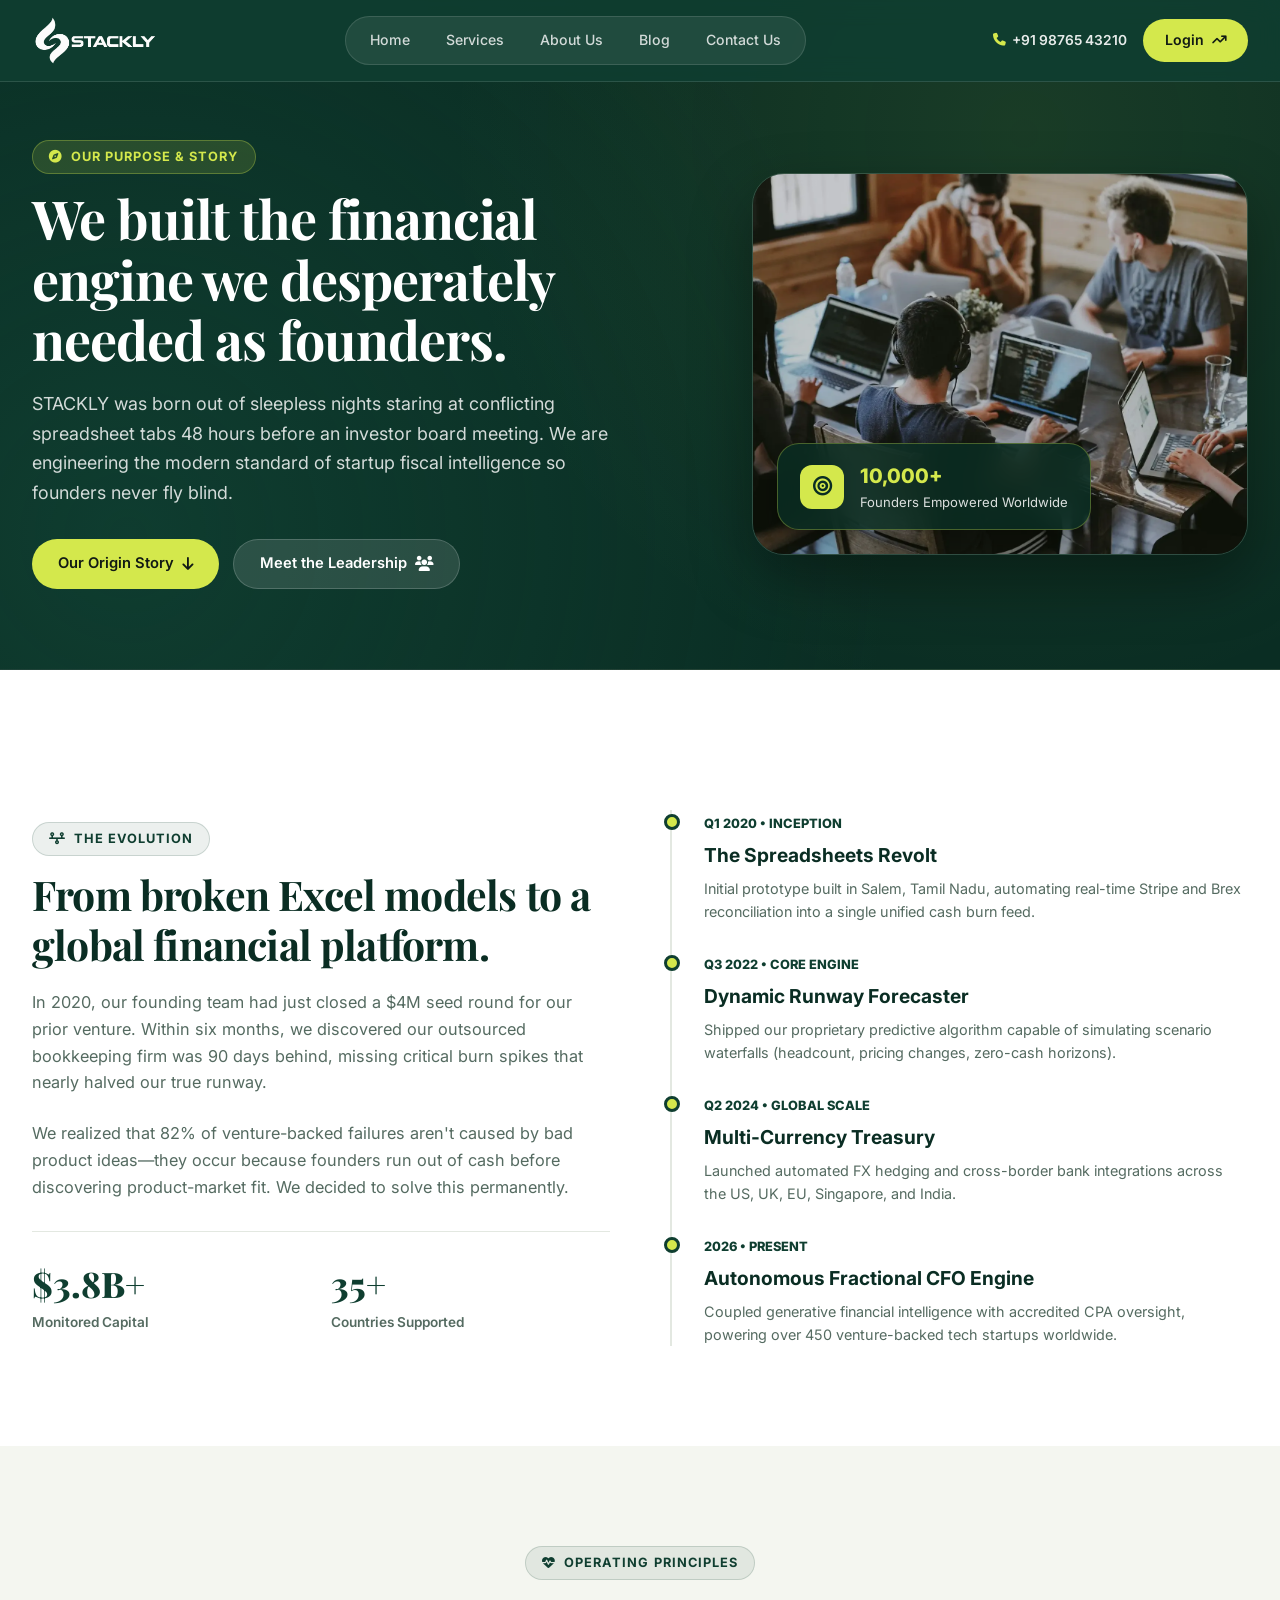
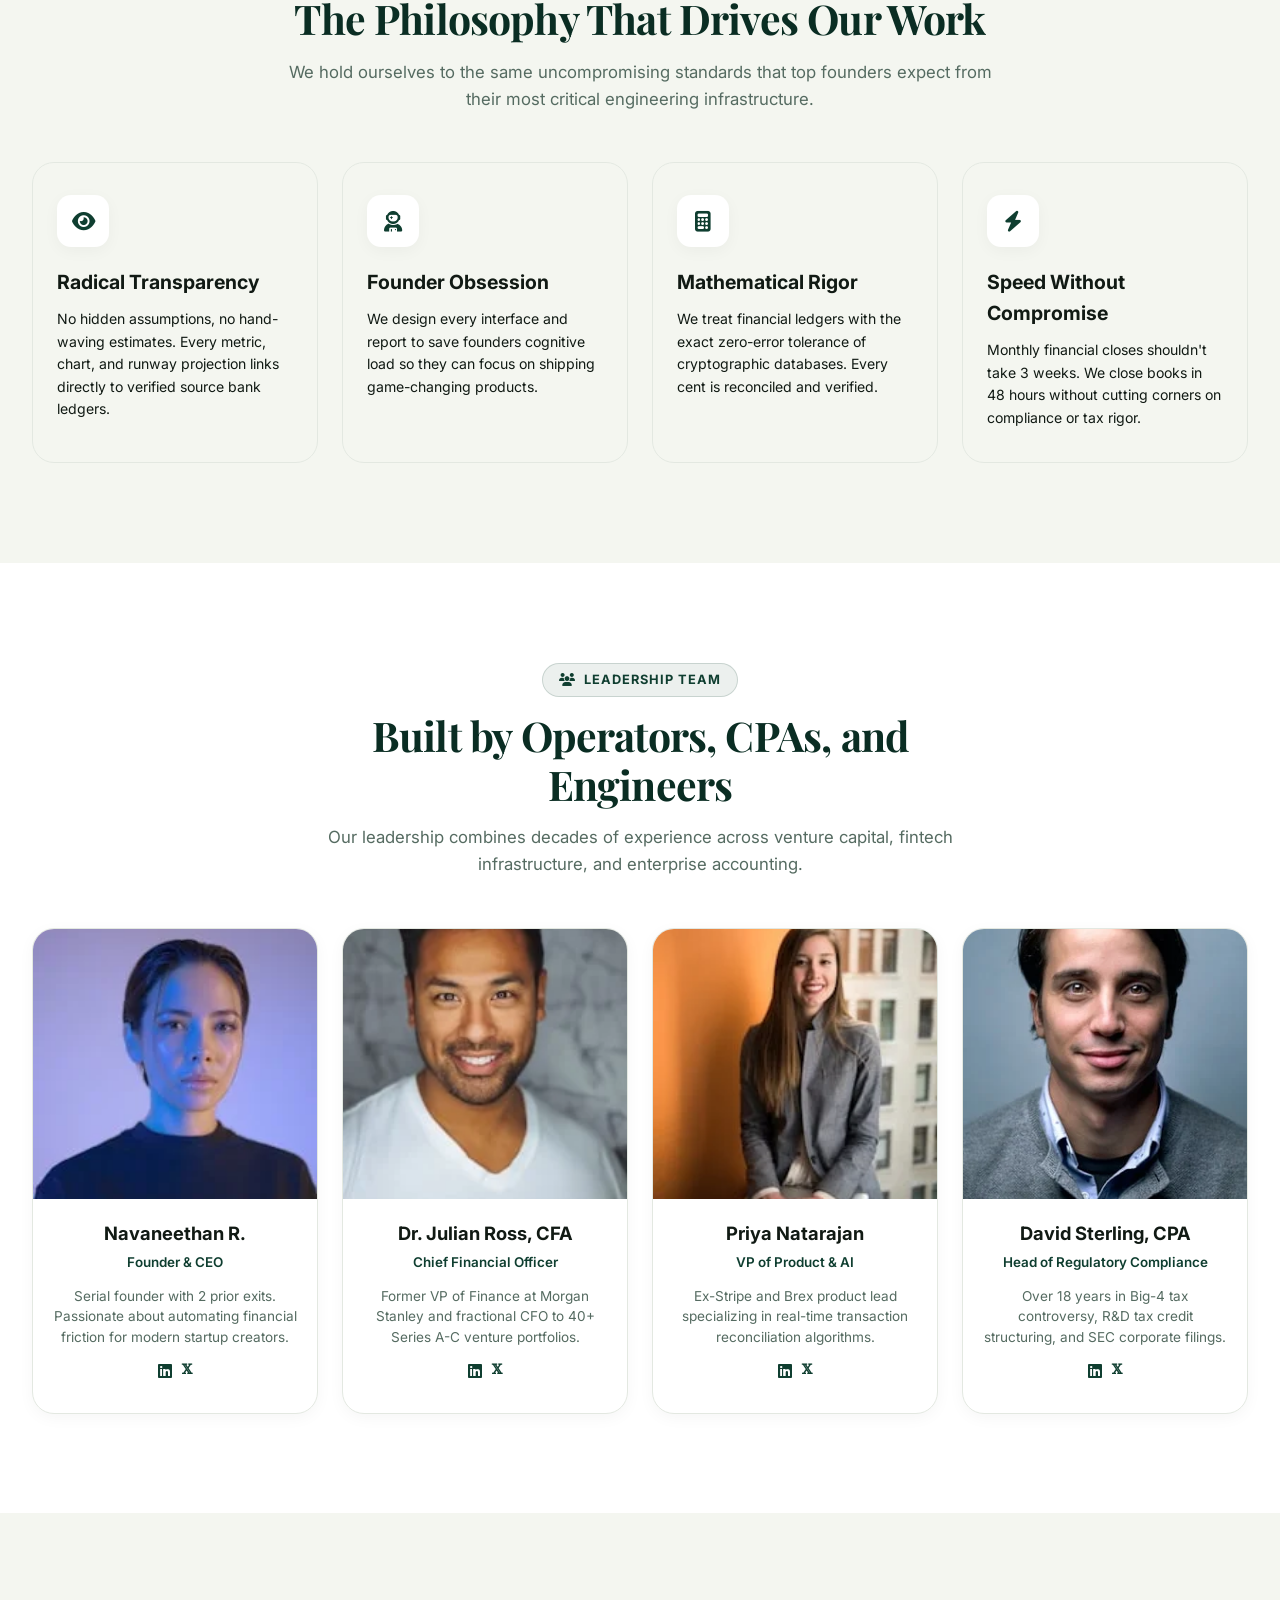
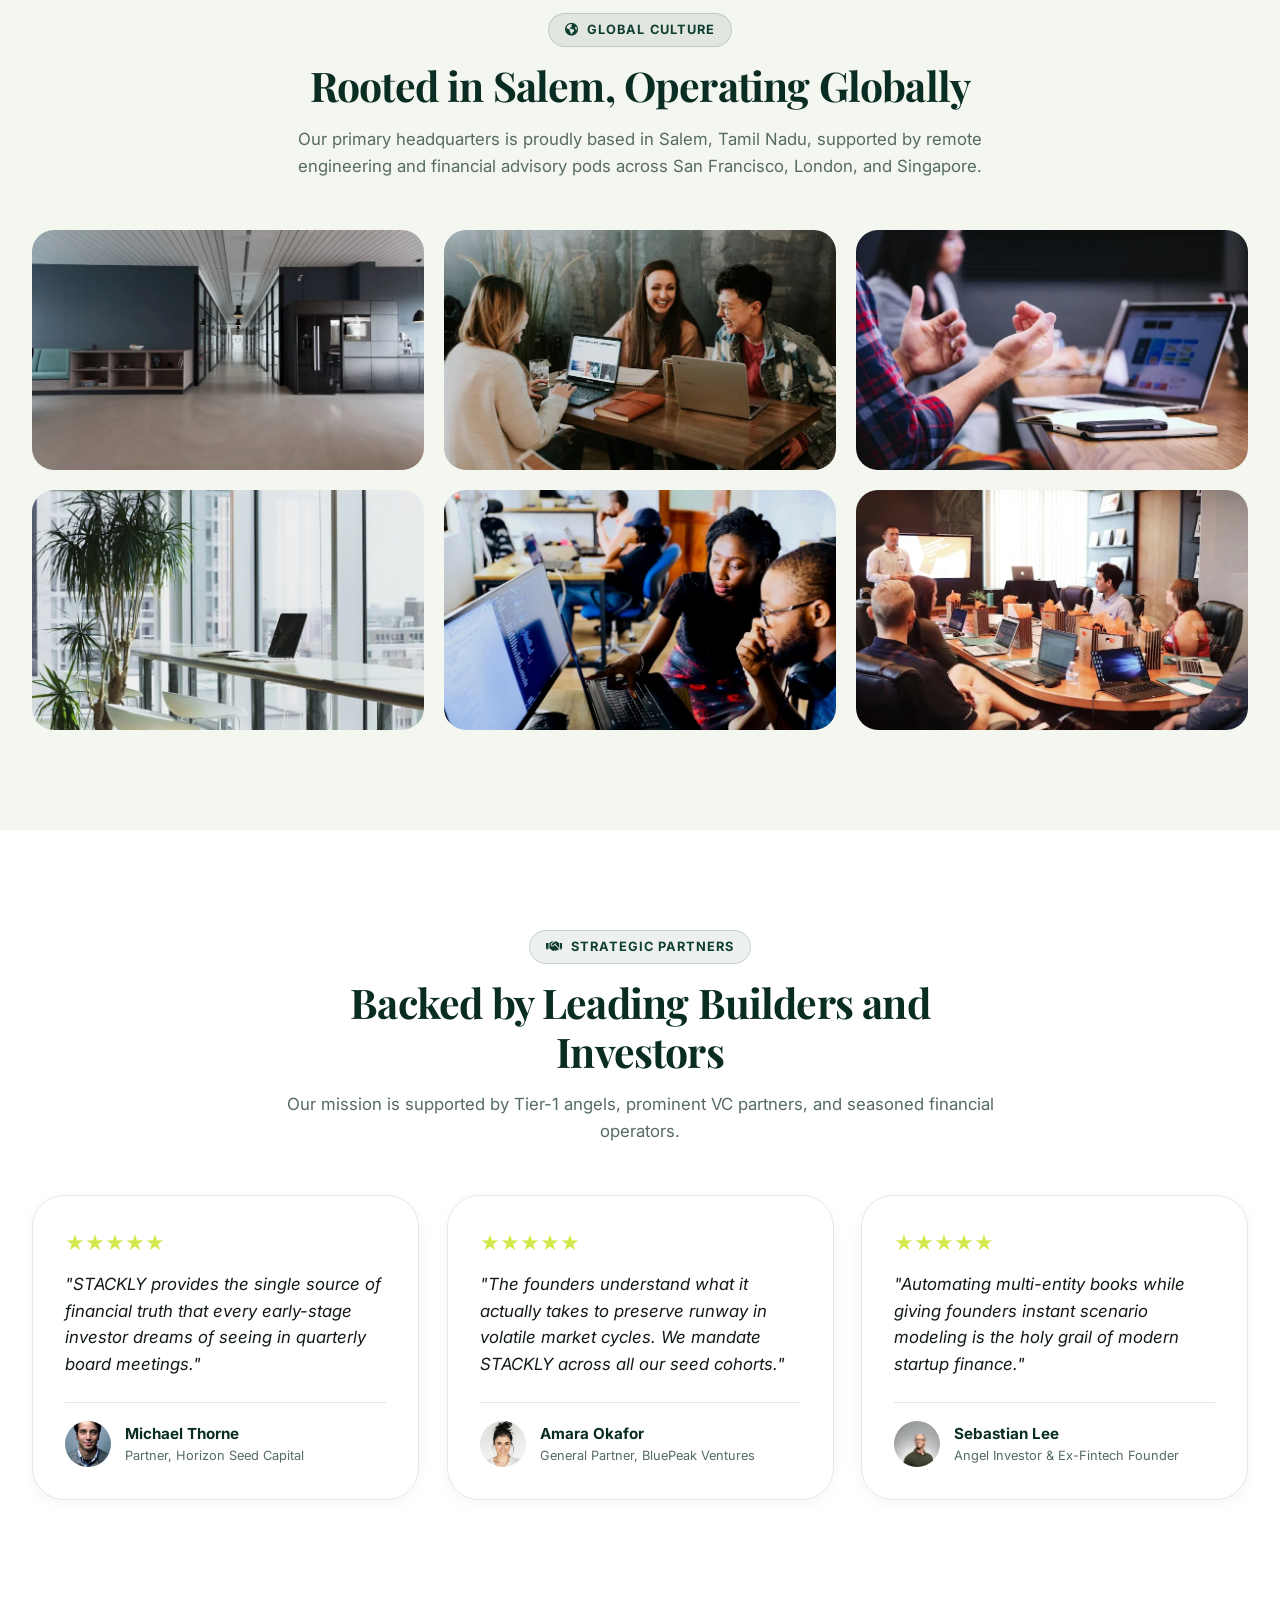
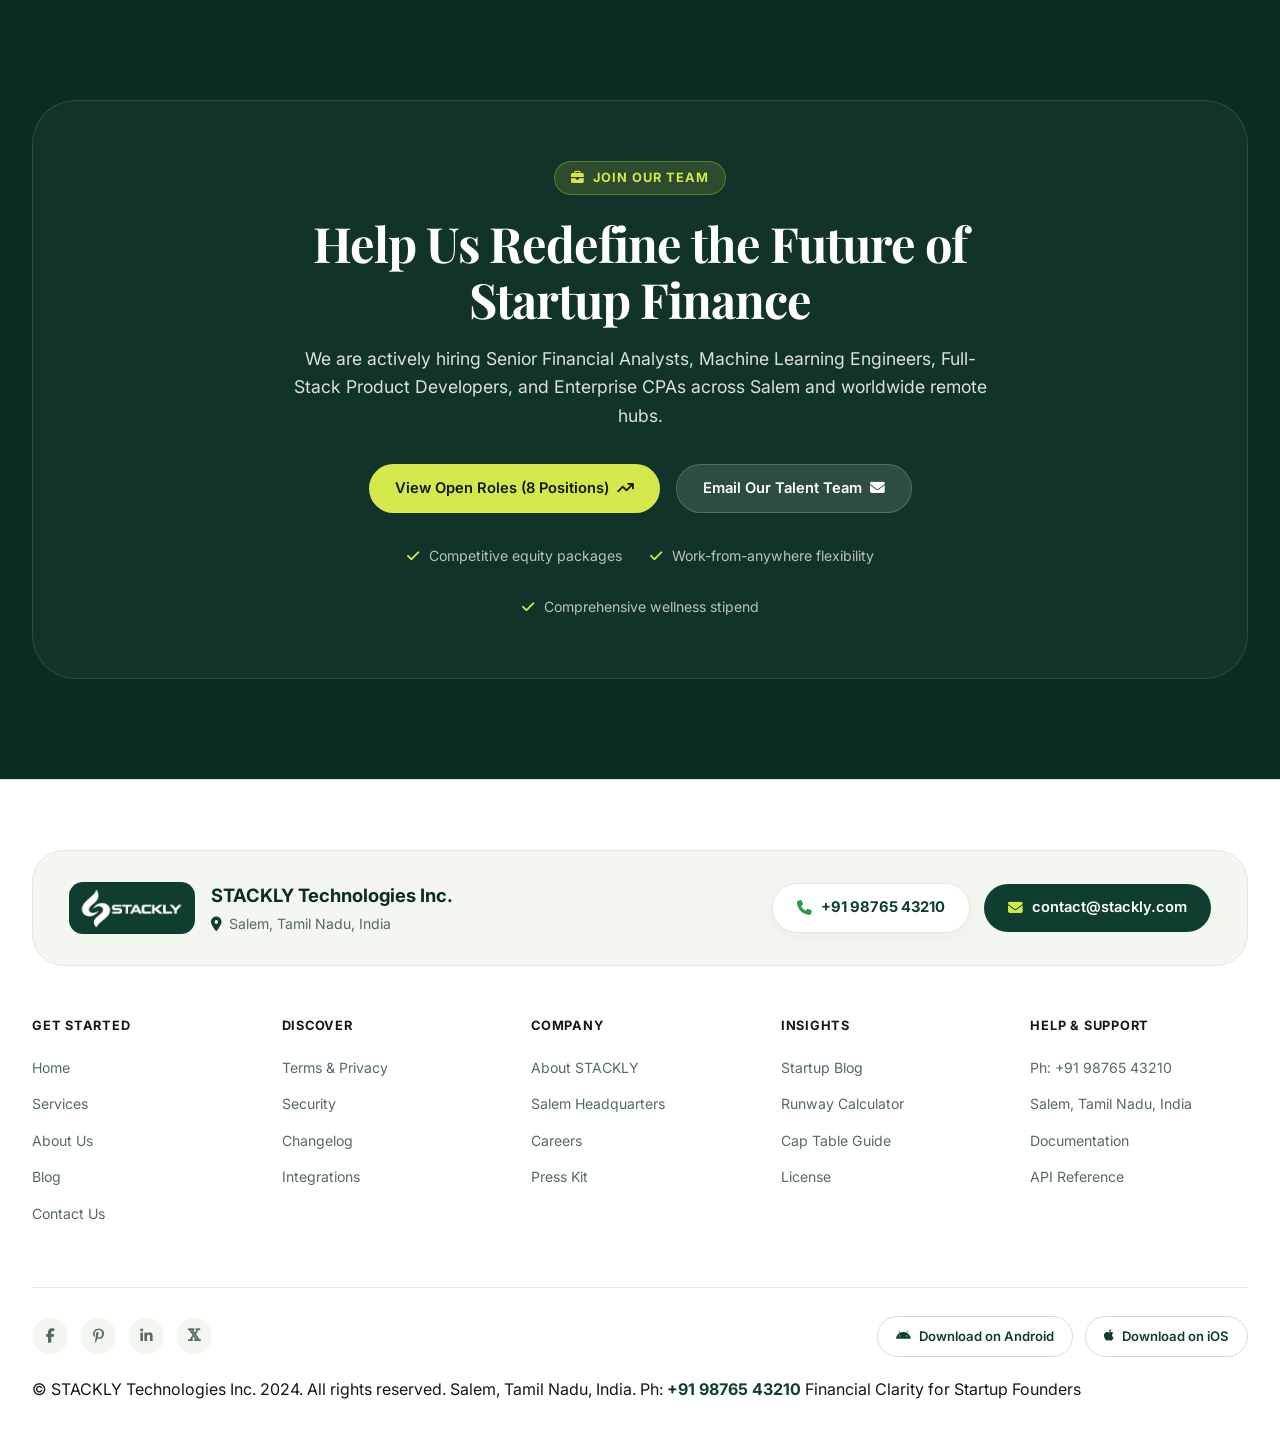
==== commit 345ffb16: "Add files via upload" ====
--- a/about.html
+++ b/about.html
@@ -56,13 +56,23 @@
 
     <!-- Mobile Dropdown Navigation -->
     <div class="mobile-dropdown" id="mobileNav">
+      <!-- Mobile Menu Header with Close Button -->
+      <div class="mobile-dropdown-header" style="display: flex; align-items: center; justify-content: space-between; width: 100%; padding-bottom: 14px; margin-bottom: 8px; border-bottom: 1px solid rgba(255,255,255,0.12);">
+        <a href="index.html" class="brand-logo" aria-label="STACKLY Home" style="display: flex; align-items: center; gap: 8px; text-decoration: none;">
+          <img src="images/logo.webp" alt="STACKLY Logo" style="height: 38px; width: auto; display: block;">
+        </a>
+        <button class="mobile-menu-close" id="mobileMenuCloseBtn" aria-label="Close Navigation Menu" style="width: 42px; height: 42px; border-radius: 50%; background: rgba(255, 255, 255, 0.12); border: 1px solid rgba(255, 255, 255, 0.25); color: #ffffff; font-size: 1.25rem; font-weight: 700; display: flex; align-items: center; justify-content: center; cursor: pointer; transition: all 0.2s ease;">
+          <i class="fa-solid fa-xmark">✕</i>
+        </button>
+      </div>
+
       <a href="index.html" class="nav-link">Home</a>
       <a href="service.html" class="nav-link">Services</a>
       <a href="about.html" class="nav-link active">About Us</a>
       <a href="blog.html" class="nav-link">Blog</a>
       <a href="contact.html" class="nav-link">Contact Us</a>
       <div style="padding: 10px 14px; border-top: 1px solid rgba(255,255,255,0.1); margin-top: 6px; font-size: 0.85rem; color: rgba(255,255,255,0.85); display: flex; flex-direction: column; gap: 6px;">
-        <a href="tel:9876543210" style="color: var(--lime); font-weight: 700; display: flex; align-items: center; gap: 8px;">
+        <a href="contact.html" style="color: var(--lime); font-weight: 700; display: flex; align-items: center; gap: 8px;">
           <i class="fa-solid fa-phone"></i> +91 98765 43210
         </a>
         <span><i class="fa-solid fa-location-dot" style="color: var(--lime); margin-right: 6px;"></i> Salem, Tamil Nadu, India</span>
@@ -207,8 +217,8 @@
         <!-- Value 1 -->
         <div class="value-card scroll-reveal">
           <div class="value-icon"><i class="fa-solid fa-eye"></i></div>
-          <h4 style="font-size: 1.22rem; margin-bottom: 10px; color: var(--green-dark);">Radical Transparency</h4>
-          <p style="font-size: 0.88rem; color: var(--text-muted); line-height: 1.6;">
+          <h4 style="font-size: 1.22rem; margin-bottom: 10px;">Radical Transparency</h4>
+          <p style="font-size: 0.88rem; line-height: 1.6;">
             No hidden assumptions, no hand-waving estimates. Every metric, chart, and runway projection links directly to verified source bank ledgers.
           </p>
         </div>
@@ -216,8 +226,8 @@
         <!-- Value 2 -->
         <div class="value-card scroll-reveal" style="transition-delay: 0.1s;">
           <div class="value-icon"><i class="fa-solid fa-user-astronaut"></i></div>
-          <h4 style="font-size: 1.22rem; margin-bottom: 10px; color: var(--green-dark);">Founder Obsession</h4>
-          <p style="font-size: 0.88rem; color: var(--text-muted); line-height: 1.6;">
+          <h4 style="font-size: 1.22rem; margin-bottom: 10px;">Founder Obsession</h4>
+          <p style="font-size: 0.88rem; line-height: 1.6;">
             We design every interface and report to save founders cognitive load so they can focus on shipping game-changing products.
           </p>
         </div>
@@ -225,8 +235,8 @@
         <!-- Value 3 -->
         <div class="value-card scroll-reveal" style="transition-delay: 0.2s;">
           <div class="value-icon"><i class="fa-solid fa-calculator"></i></div>
-          <h4 style="font-size: 1.22rem; margin-bottom: 10px; color: var(--green-dark);">Mathematical Rigor</h4>
-          <p style="font-size: 0.88rem; color: var(--text-muted); line-height: 1.6;">
+          <h4 style="font-size: 1.22rem; margin-bottom: 10px;">Mathematical Rigor</h4>
+          <p style="font-size: 0.88rem; line-height: 1.6;">
             We treat financial ledgers with the exact zero-error tolerance of cryptographic databases. Every cent is reconciled and verified.
           </p>
         </div>
@@ -234,8 +244,8 @@
         <!-- Value 4 -->
         <div class="value-card scroll-reveal" style="transition-delay: 0.3s;">
           <div class="value-icon"><i class="fa-solid fa-bolt"></i></div>
-          <h4 style="font-size: 1.22rem; margin-bottom: 10px; color: var(--green-dark);">Speed Without Compromise</h4>
-          <p style="font-size: 0.88rem; color: var(--text-muted); line-height: 1.6;">
+          <h4 style="font-size: 1.22rem; margin-bottom: 10px;">Speed Without Compromise</h4>
+          <p style="font-size: 0.88rem; line-height: 1.6;">
             Monthly financial closes shouldn't take 3 weeks. We close books in 48 hours without cutting corners on compliance or tax rigor.
           </p>
         </div>
@@ -484,9 +494,9 @@
       <!-- STACKLY Company Headquarters & Contact Info Bar -->
       <div style="background: var(--cream); border: 1.5px solid var(--border-light); border-radius: var(--radius-lg); padding: 30px 36px; margin-bottom: 50px; display: flex; align-items: center; justify-content: space-between; flex-wrap: wrap; gap: 24px;">
         <div style="display: flex; align-items: center; gap: 16px;">
-          <div style="background: var(--green); border-radius: 14px; padding: 6px 10px; display: flex; align-items: center; justify-content: center;">
+          <a href="index.html" aria-label="STACKLY Home" style="background: var(--green); border-radius: 14px; padding: 6px 10px; display: flex; align-items: center; justify-content: center; text-decoration: none; transition: transform 0.2s ease;">
             <img src="images/logo.webp" alt="STACKLY Logo" style="height: 40px; width: auto; display: block; filter: brightness(0) invert(1);">
-          </div>
+          </a>
           <div>
             <h4 style="font-size: 1.15rem; color: var(--green-dark); margin-bottom: 2px;">STACKLY Technologies Inc.</h4>
             <p style="font-size: 0.88rem; color: var(--text-muted); display: flex; align-items: center; gap: 7px;">
@@ -496,7 +506,7 @@
         </div>
 
         <div style="display: flex; align-items: center; gap: 14px; flex-wrap: wrap;">
-          <a href="tel:9876543210" style="background: var(--white); border: 1.5px solid var(--border-light); padding: 12px 24px; border-radius: var(--radius-full); font-size: 0.92rem; font-weight: 700; color: var(--green); display: inline-flex; align-items: center; gap: 9px; box-shadow: var(--shadow-sm); transition: var(--transition);">
+          <a href="contact.html" style="background: var(--white); border: 1.5px solid var(--border-light); padding: 12px 24px; border-radius: var(--radius-full); font-size: 0.92rem; font-weight: 700; color: var(--green); display: inline-flex; align-items: center; gap: 9px; box-shadow: var(--shadow-sm); transition: var(--transition);">
             <i class="fa-solid fa-phone" style="color: #299b45;"></i> +91 98765 43210
           </a>
           <a href="mailto:contact@stackly.com" style="background: var(--green); color: var(--white); padding: 12px 24px; border-radius: var(--radius-full); font-size: 0.92rem; font-weight: 600; display: inline-flex; align-items: center; gap: 9px; transition: var(--transition);">
@@ -550,7 +560,7 @@
         <div class="footer-col">
           <h5>Help & Support</h5>
           <ul>
-            <li><a href="404.html">Ph: +91 98765 43210</a></li>
+            <li><a href="contact.html">Ph: +91 98765 43210</a></li>
             <li><a href="404.html">Salem, Tamil Nadu, India</a></li>
             <li><a href="404.html">Documentation</a></li>
             <li><a href="404.html">API Reference</a></li>
@@ -579,7 +589,7 @@
 
         <!-- Copyright -->
         <div class="footer-copyright">
-          <span>© STACKLY 2024. All rights reserved. Salem, Tamil Nadu, India. Ph: <a href="tel:9876543210" style="color: var(--green); font-weight: 700;">+91 98765 43210</a></span>
+          <span>© STACKLY Technologies Inc. 2024. All rights reserved. Salem, Tamil Nadu, India. Ph: <a href="contact.html" style="color: var(--green); font-weight: 700;">+91 98765 43210</a></span>
           <span>Financial Clarity for Startup Founders</span>
         </div>
       </div>
@@ -604,6 +614,8 @@
       // Mobile menu toggle
       const mobileBtn = document.getElementById('mobileMenuBtn');
       const mobileNav = document.getElementById('mobileNav');
+      const mobileCloseBtn = document.getElementById('mobileMenuCloseBtn');
+
       if (mobileBtn && mobileNav) {
         mobileBtn.addEventListener('click', () => {
           mobileNav.classList.toggle('open');
@@ -611,7 +623,14 @@
           mobileBtn.innerHTML = isOpen ? '<i class="fa-solid fa-xmark"></i>' : '<i class="fa-solid fa-bars"></i>';
         });
 
-        document.querySelectorAll('.mobile-dropdown .nav-link').forEach(link => {
+        if (mobileCloseBtn) {
+          mobileCloseBtn.addEventListener('click', () => {
+            mobileNav.classList.remove('open');
+            mobileBtn.innerHTML = '<i class="fa-solid fa-bars"></i>';
+          });
+        }
+
+        mobileNav.querySelectorAll('.nav-link, .btn').forEach(link => {
           link.addEventListener('click', () => {
             mobileNav.classList.remove('open');
             mobileBtn.innerHTML = '<i class="fa-solid fa-bars"></i>';
--- a/style.css
+++ b/style.css
@@ -255,35 +255,79 @@
 
 .mobile-dropdown {
   position: fixed;
-  top: 72px;
-  left: 5%;
-  width: 90%;
-  background: var(--green-dark);
-  border-radius: var(--radius-md);
-  padding: 24px;
-  z-index: 999;
+  top: 0;
+  left: 0;
+  width: 100vw;
+  height: 100vh;
+  min-height: 100vh;
+  background: rgba(15, 62, 48, 0.98);
+  backdrop-filter: blur(20px);
+  -webkit-backdrop-filter: blur(20px);
+  padding: 18px 24px 40px;
+  z-index: 1005;
   display: none;
   flex-direction: column;
   gap: 8px;
-  box-shadow: var(--shadow-lg);
-  border: 1px solid rgba(255, 255, 255, 0.15);
+  box-shadow: none;
+  border: none;
+  overflow-y: auto;
+  box-sizing: border-box;
 }
 
 .mobile-dropdown.open {
   display: flex;
 }
 
+.mobile-dropdown-header {
+  display: flex;
+  align-items: center;
+  justify-content: space-between;
+  width: 100%;
+  padding-bottom: 16px;
+  margin-bottom: 12px;
+  border-bottom: 1px solid rgba(255, 255, 255, 0.12);
+}
+
+.mobile-menu-close {
+  width: 44px;
+  height: 44px;
+  border-radius: 50%;
+  background: rgba(255, 255, 255, 0.12);
+  border: 1px solid rgba(255, 255, 255, 0.22);
+  color: var(--white);
+  font-size: 1.3rem;
+  display: flex;
+  align-items: center;
+  justify-content: center;
+  cursor: pointer;
+  transition: all 0.25s ease;
+  -webkit-tap-highlight-color: transparent;
+}
+
+.mobile-menu-close:hover,
+.mobile-menu-close:active {
+  background: var(--lime);
+  color: var(--green-dark);
+  border-color: var(--lime);
+  transform: rotate(90deg);
+}
+
 .mobile-dropdown a {
-  color: rgba(255, 255, 255, 0.85);
-  font-size: 1.05rem;
-  padding: 10px 14px;
+  color: rgba(255, 255, 255, 0.88);
+  font-size: 1.12rem;
+  font-weight: 600;
+  padding: 12px 16px;
   border-radius: var(--radius-xs);
   transition: var(--transition);
-}
-
-.mobile-dropdown a:hover {
-  background: rgba(255, 255, 255, 0.1);
-  color: var(--white);
+  border-bottom: 1px solid rgba(255, 255, 255, 0.08);
+  text-decoration: none;
+}
+
+.mobile-dropdown a:hover,
+.mobile-dropdown a.active {
+  background: rgba(255, 255, 255, 0.12);
+  color: var(--lime);
+  padding-left: 22px;
 }
 
 /* --------------------------------------------------------------------------
@@ -2226,6 +2270,62 @@
   .showcase-row.reversed .showcase-text-col {
     order: 0;
   }
+
+  /* Adjust Most Frequent Expenses on Mobile */
+  .showcase-img-box {
+    aspect-ratio: 4/3.8;
+    min-height: 320px;
+  }
+  .floating-overlay-card {
+    position: absolute;
+    top: 50%;
+    left: 50%;
+    transform: translate(-50%, -50%);
+    width: calc(100% - 28px);
+    max-width: 350px;
+    padding: 16px 14px;
+    box-sizing: border-box;
+  }
+  .foc-title {
+    font-size: 0.88rem;
+    margin-bottom: 10px;
+  }
+  .foc-item {
+    display: flex;
+    flex-direction: column;
+    align-items: stretch;
+    gap: 6px;
+    padding: 8px 0;
+  }
+  .foc-brand {
+    display: flex;
+    align-items: center;
+    gap: 8px;
+    font-size: 0.82rem;
+    font-weight: 700;
+  }
+  .foc-values {
+    display: grid;
+    grid-template-columns: 1fr 1fr 1fr;
+    gap: 2px 6px;
+    width: 100%;
+    background: rgba(15, 62, 48, 0.05);
+    padding: 6px 8px;
+    border-radius: 8px;
+    box-sizing: border-box;
+  }
+  .foc-values span {
+    display: flex;
+    flex-direction: column;
+    font-size: 0.68rem;
+    color: var(--text-muted);
+    line-height: 1.25;
+  }
+  .foc-values strong {
+    font-size: 0.76rem;
+    color: var(--green-dark);
+    margin-top: 2px;
+  }
   
   .lime-cards-grid {
     grid-template-columns: 1fr;
@@ -2717,18 +2817,32 @@
 }
 
 .value-card:hover {
-  background: var(--green-dark);
-  color: var(--white);
+  background: var(--green-dark) !important;
+  color: var(--white) !important;
   transform: translateY(-6px);
   border-color: transparent;
+  box-shadow: 0 16px 36px rgba(16, 56, 35, 0.25);
 }
 
 .value-card:hover h4 {
-  color: var(--lime);
+  color: var(--lime) !important;
 }
 
 .value-card:hover p {
-  color: rgba(255, 255, 255, 0.85);
+  color: rgba(255, 255, 255, 0.92) !important;
+}
+
+.value-card:hover span {
+  color: var(--lime) !important;
+}
+
+.value-card:hover .metric-target-badge,
+.value-card:hover div[style*="background: var(--white)"],
+.value-card:hover div[style*="background:var(--white)"] {
+  background: var(--lime) !important;
+  color: var(--green-dark) !important;
+  font-weight: 800 !important;
+  border: 1px solid var(--lime) !important;
 }
 
 .value-icon {
@@ -3136,3 +3250,228 @@
   }
 }
 
+/* ==========================================================================
+   SUPER-COOL INSTITUTIONAL PRELOADER
+   ========================================================================== */
+.stackly-preloader {
+  position: fixed;
+  inset: 0;
+  z-index: 999999;
+  background: radial-gradient(circle at 50% 45%, #103e30 0%, #082019 60%, #04120e 100%);
+  display: flex;
+  flex-direction: column;
+  align-items: center;
+  justify-content: center;
+  overflow: hidden;
+  transition: opacity 0.7s cubic-bezier(0.65, 0, 0.35, 1), 
+              visibility 0.7s cubic-bezier(0.65, 0, 0.35, 1),
+              transform 0.7s cubic-bezier(0.65, 0, 0.35, 1);
+}
+
+.stackly-preloader.loaded {
+  opacity: 0;
+  visibility: hidden;
+  transform: scale(1.05);
+  pointer-events: none;
+}
+
+/* Ambient Pulse Rings */
+.preloader-ambient {
+  position: absolute;
+  width: 540px;
+  height: 540px;
+  border-radius: 50%;
+  background: radial-gradient(circle, rgba(212, 232, 76, 0.16) 0%, rgba(16, 62, 48, 0) 70%);
+  animation: preloaderPulse 3s ease-in-out infinite alternate;
+  pointer-events: none;
+}
+
+@keyframes preloaderPulse {
+  0% { transform: scale(0.85); opacity: 0.35; }
+  100% { transform: scale(1.25); opacity: 0.95; }
+}
+
+/* Core Container */
+.preloader-core {
+  position: relative;
+  display: flex;
+  flex-direction: column;
+  align-items: center;
+  z-index: 2;
+  text-align: center;
+}
+
+/* Glowing Orbital Ring around Logo */
+.preloader-logo-wrap {
+  position: relative;
+  width: 116px;
+  height: 116px;
+  display: flex;
+  align-items: center;
+  justify-content: center;
+  margin-bottom: 28px;
+}
+
+.preloader-ring {
+  position: absolute;
+  inset: 0;
+  border-radius: 50%;
+  border: 2.5px solid transparent;
+  border-top-color: var(--lime);
+  border-right-color: rgba(212, 232, 76, 0.25);
+  animation: preloaderSpin 1.3s cubic-bezier(0.5, 0.1, 0.4, 0.9) infinite;
+  box-shadow: 0 0 25px rgba(212, 232, 76, 0.3);
+}
+
+.preloader-ring-outer {
+  position: absolute;
+  inset: -8px;
+  border-radius: 50%;
+  border: 1.5px dashed rgba(255, 255, 255, 0.18);
+  animation: preloaderSpinReverse 8s linear infinite;
+}
+
+@keyframes preloaderSpin {
+  0% { transform: rotate(0deg); }
+  100% { transform: rotate(360deg); }
+}
+
+@keyframes preloaderSpinReverse {
+  0% { transform: rotate(360deg); }
+  100% { transform: rotate(0deg); }
+}
+
+.preloader-badge {
+  width: 82px;
+  height: 82px;
+  border-radius: 26px;
+  background: rgba(255, 255, 255, 0.04);
+  backdrop-filter: blur(14px);
+  border: 1px solid rgba(255, 255, 255, 0.14);
+  display: flex;
+  align-items: center;
+  justify-content: center;
+  box-shadow: 0 16px 36px rgba(0, 0, 0, 0.4);
+  position: relative;
+  overflow: hidden;
+}
+
+.preloader-badge::after {
+  content: '';
+  position: absolute;
+  top: -50%;
+  left: -50%;
+  width: 200%;
+  height: 200%;
+  background: linear-gradient(45deg, transparent, rgba(212, 232, 76, 0.18), transparent);
+  transform: rotate(45deg);
+  animation: preloaderSheen 2.5s infinite;
+}
+
+@keyframes preloaderSheen {
+  0% { transform: translateX(-120%) rotate(45deg); }
+  100% { transform: translateX(120%) rotate(45deg); }
+}
+
+.preloader-badge img {
+  height: 38px;
+  width: auto;
+  filter: brightness(0) invert(1);
+}
+
+/* Percentage Display */
+.preloader-metric {
+  font-family: 'Playfair Display', serif;
+  font-size: 3.2rem;
+  font-weight: 700;
+  color: #ffffff;
+  line-height: 1;
+  letter-spacing: -0.02em;
+  margin-bottom: 12px;
+  display: flex;
+  align-items: baseline;
+  justify-content: center;
+  text-shadow: 0 4px 18px rgba(0, 0, 0, 0.5);
+}
+
+.preloader-metric span.percent-symbol {
+  font-family: 'Inter', sans-serif;
+  font-size: 1.4rem;
+  font-weight: 700;
+  color: var(--lime);
+  margin-left: 3px;
+}
+
+/* Status Ticker */
+.preloader-status {
+  font-family: 'Inter', sans-serif;
+  font-size: 0.88rem;
+  font-weight: 500;
+  color: rgba(255, 255, 255, 0.7);
+  letter-spacing: 0.03em;
+  min-height: 22px;
+  margin-bottom: 24px;
+  transition: opacity 0.2s ease, transform 0.2s ease;
+}
+
+/* Track & Bar */
+.preloader-track {
+  width: 280px;
+  height: 5px;
+  background: rgba(255, 255, 255, 0.08);
+  border-radius: 999px;
+  overflow: visible;
+  position: relative;
+  box-shadow: inset 0 1px 3px rgba(0, 0, 0, 0.5);
+}
+
+.preloader-fill {
+  height: 100%;
+  width: 0%;
+  background: linear-gradient(90deg, #10b981, var(--lime));
+  border-radius: 999px;
+  position: relative;
+  transition: width 0.12s ease-out;
+  box-shadow: 0 0 14px var(--lime);
+}
+
+.preloader-fill::after {
+  content: '';
+  position: absolute;
+  right: -3px;
+  top: 50%;
+  transform: translateY(-50%);
+  width: 10px;
+  height: 10px;
+  border-radius: 50%;
+  background: #ffffff;
+  box-shadow: 0 0 12px #ffffff, 0 0 22px var(--lime);
+}
+
+/* Bottom Footer Tag */
+.preloader-foot-tag {
+  margin-top: 32px;
+  font-size: 0.72rem;
+  font-weight: 700;
+  letter-spacing: 0.2em;
+  text-transform: uppercase;
+  color: rgba(212, 232, 76, 0.75);
+  display: flex;
+  align-items: center;
+  gap: 9px;
+}
+
+.preloader-foot-dot {
+  width: 6px;
+  height: 6px;
+  border-radius: 50%;
+  background: var(--lime);
+  box-shadow: 0 0 10px var(--lime);
+  animation: dotPulse 1.2s infinite ease-in-out;
+}
+
+@keyframes dotPulse {
+  0%, 100% { opacity: 0.35; transform: scale(0.8); }
+  50% { opacity: 1; transform: scale(1.3); }
+}
+
